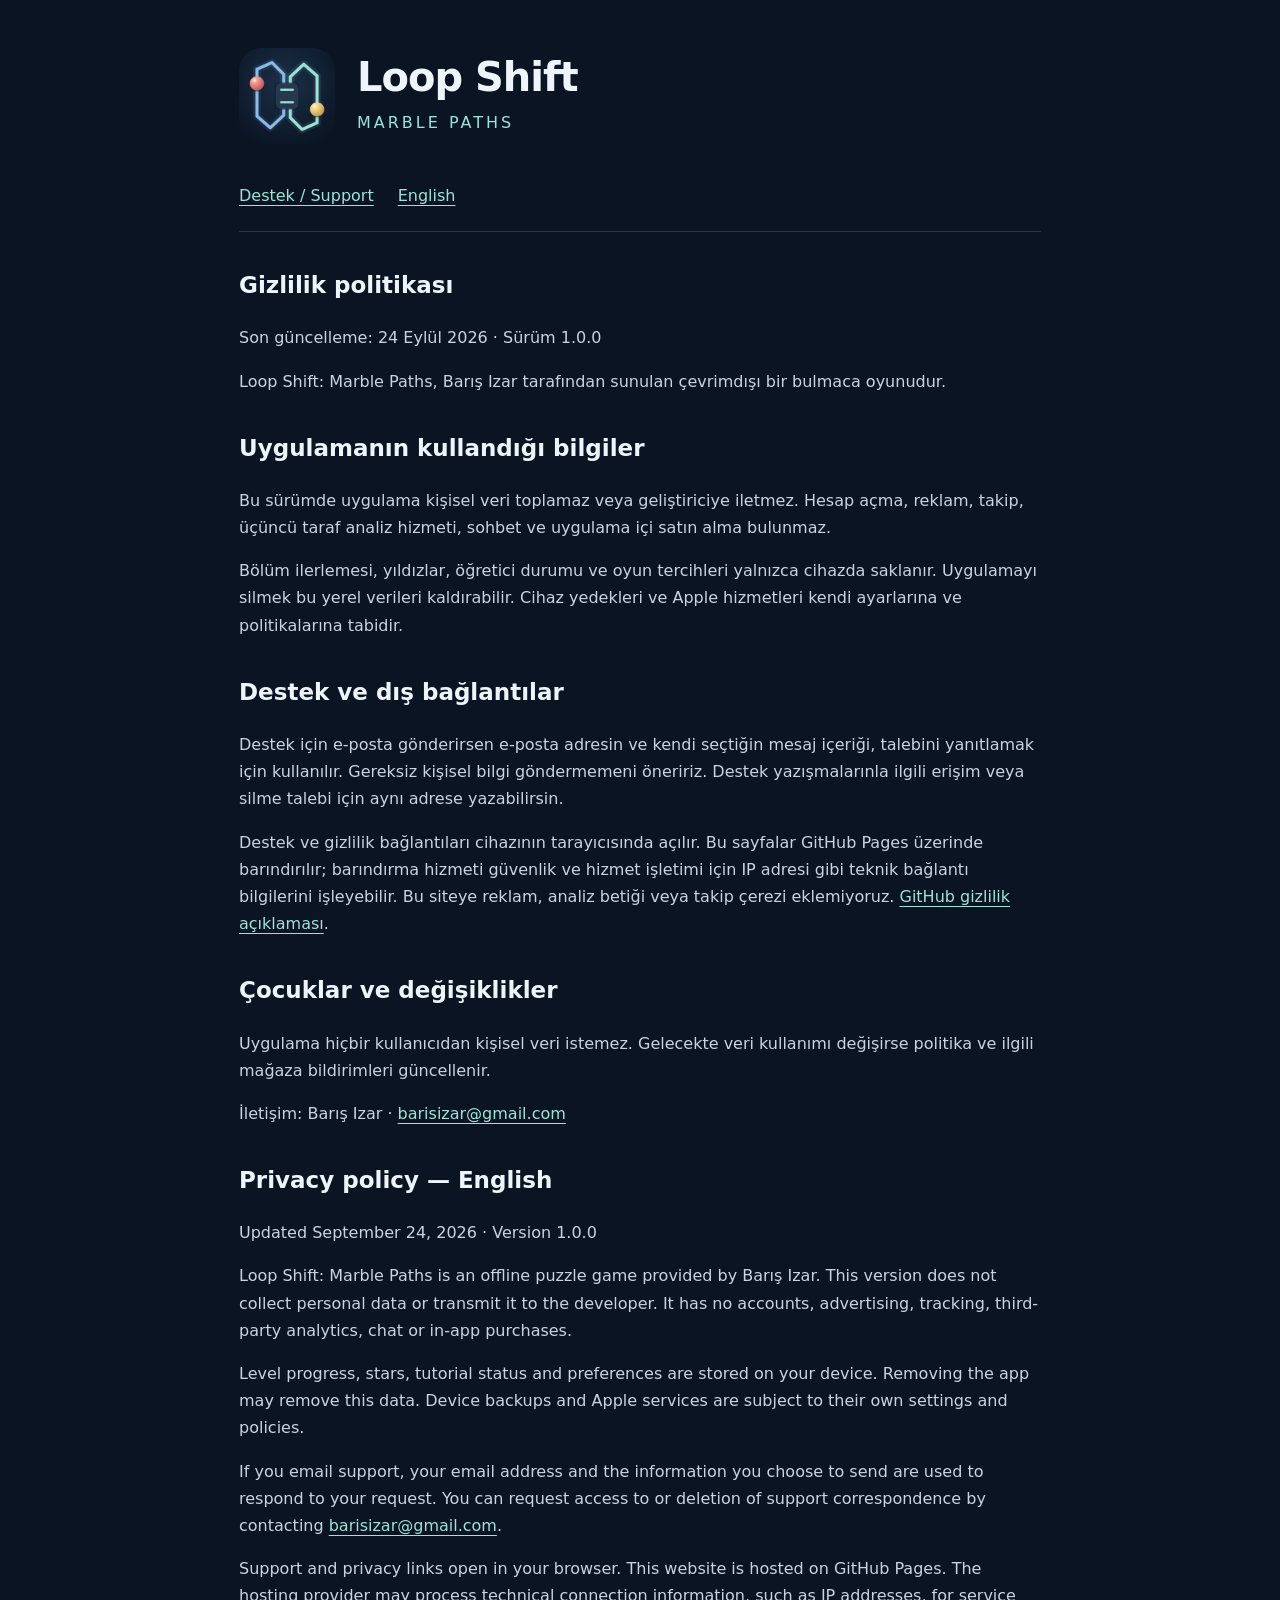
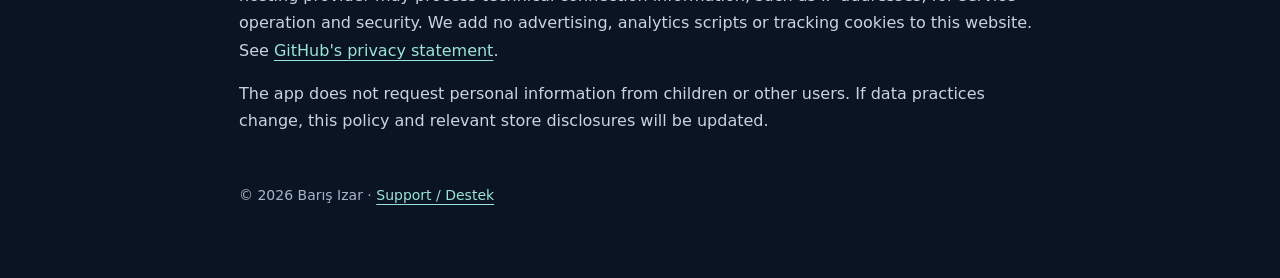
==== privacy.html @ 3ba00036 "Publish Loop Shift support and privacy pages" ====
<!doctype html><html lang="tr"><head><meta charset="utf-8"><meta name="viewport" content="width=device-width, initial-scale=1"><title>Loop Shift: Marble Paths — Gizlilik</title><link rel="stylesheet" href="style.css"></head><body>
<header><img src="icon.png" alt="Loop Shift ikonu"><div><h1>Loop Shift</h1><p>MARBLE PATHS</p></div></header><nav><a href="index.html">Destek / Support</a><a href="#english">English</a></nav>
<h2>Gizlilik politikası</h2><p>Son güncelleme: 24 Eylül 2026 · Sürüm 1.0.0</p><p>Loop Shift: Marble Paths, Barış Izar tarafından sunulan çevrimdışı bir bulmaca oyunudur.</p>
<h2>Uygulamanın kullandığı bilgiler</h2><p>Bu sürümde uygulama kişisel veri toplamaz veya geliştiriciye iletmez. Hesap açma, reklam, takip, üçüncü taraf analiz hizmeti, sohbet ve uygulama içi satın alma bulunmaz.</p><p>Bölüm ilerlemesi, yıldızlar, öğretici durumu ve oyun tercihleri yalnızca cihazda saklanır. Uygulamayı silmek bu yerel verileri kaldırabilir. Cihaz yedekleri ve Apple hizmetleri kendi ayarlarına ve politikalarına tabidir.</p>
<h2>Destek ve dış bağlantılar</h2><p>Destek için e-posta gönderirsen e-posta adresin ve kendi seçtiğin mesaj içeriği, talebini yanıtlamak için kullanılır. Gereksiz kişisel bilgi göndermemeni öneririz. Destek yazışmalarınla ilgili erişim veya silme talebi için aynı adrese yazabilirsin.</p><p>Destek ve gizlilik bağlantıları cihazının tarayıcısında açılır. Bu sayfalar GitHub Pages üzerinde barındırılır; barındırma hizmeti güvenlik ve hizmet işletimi için IP adresi gibi teknik bağlantı bilgilerini işleyebilir. Bu siteye reklam, analiz betiği veya takip çerezi eklemiyoruz. <a href="https://docs.github.com/en/site-policy/privacy-policies/github-general-privacy-statement">GitHub gizlilik açıklaması</a>.</p>
<h2>Çocuklar ve değişiklikler</h2><p>Uygulama hiçbir kullanıcıdan kişisel veri istemez. Gelecekte veri kullanımı değişirse politika ve ilgili mağaza bildirimleri güncellenir.</p><p>İletişim: Barış Izar · <a href="mailto:barisizar@gmail.com">barisizar@gmail.com</a></p>
<section lang="en" id="english"><h2>Privacy policy — English</h2><p>Updated September 24, 2026 · Version 1.0.0</p><p>Loop Shift: Marble Paths is an offline puzzle game provided by Barış Izar. This version does not collect personal data or transmit it to the developer. It has no accounts, advertising, tracking, third-party analytics, chat or in-app purchases.</p><p>Level progress, stars, tutorial status and preferences are stored on your device. Removing the app may remove this data. Device backups and Apple services are subject to their own settings and policies.</p><p>If you email support, your email address and the information you choose to send are used to respond to your request. You can request access to or deletion of support correspondence by contacting <a href="mailto:barisizar@gmail.com">barisizar@gmail.com</a>.</p><p>Support and privacy links open in your browser. This website is hosted on GitHub Pages. The hosting provider may process technical connection information, such as IP addresses, for service operation and security. We add no advertising, analytics scripts or tracking cookies to this website. See <a href="https://docs.github.com/en/site-policy/privacy-policies/github-general-privacy-statement">GitHub's privacy statement</a>.</p><p>The app does not request personal information from children or other users. If data practices change, this policy and relevant store disclosures will be updated.</p></section>
<footer>© 2026 Barış Izar · <a href="index.html">Support / Destek</a></footer></body></html>
---- style.css ----
:root{color-scheme:dark;font-family:system-ui,-apple-system,sans-serif;color:#edf5fb;background:#0b1423}*{box-sizing:border-box}body{max-width:850px;margin:auto;padding:48px 24px 70px;line-height:1.7}header{display:flex;gap:22px;align-items:center;margin-bottom:38px}header img{width:96px;height:96px;border-radius:22px}h1{font-size:clamp(26px,5vw,40px);line-height:1.1;letter-spacing:-1px;margin:0 0 10px}header p{color:#9be4d8;margin:0;letter-spacing:3px}h2{font-size:23px;margin-top:34px}a{color:#9be4d8;text-underline-offset:4px}nav{display:flex;gap:24px;flex-wrap:wrap;border-bottom:1px solid #263447;padding-bottom:22px}.card{border:1px solid #263447;border-radius:20px;background:#111f31;padding:24px;margin:22px 0}footer{margin-top:50px;color:#a6b6c9;font-size:14px}p,li{color:#c8d4e2}button{font:inherit}@media(max-width:450px){body{padding:28px 20px}header{gap:15px}header img{width:70px;height:70px}header p{letter-spacing:2px;font-size:13px}}
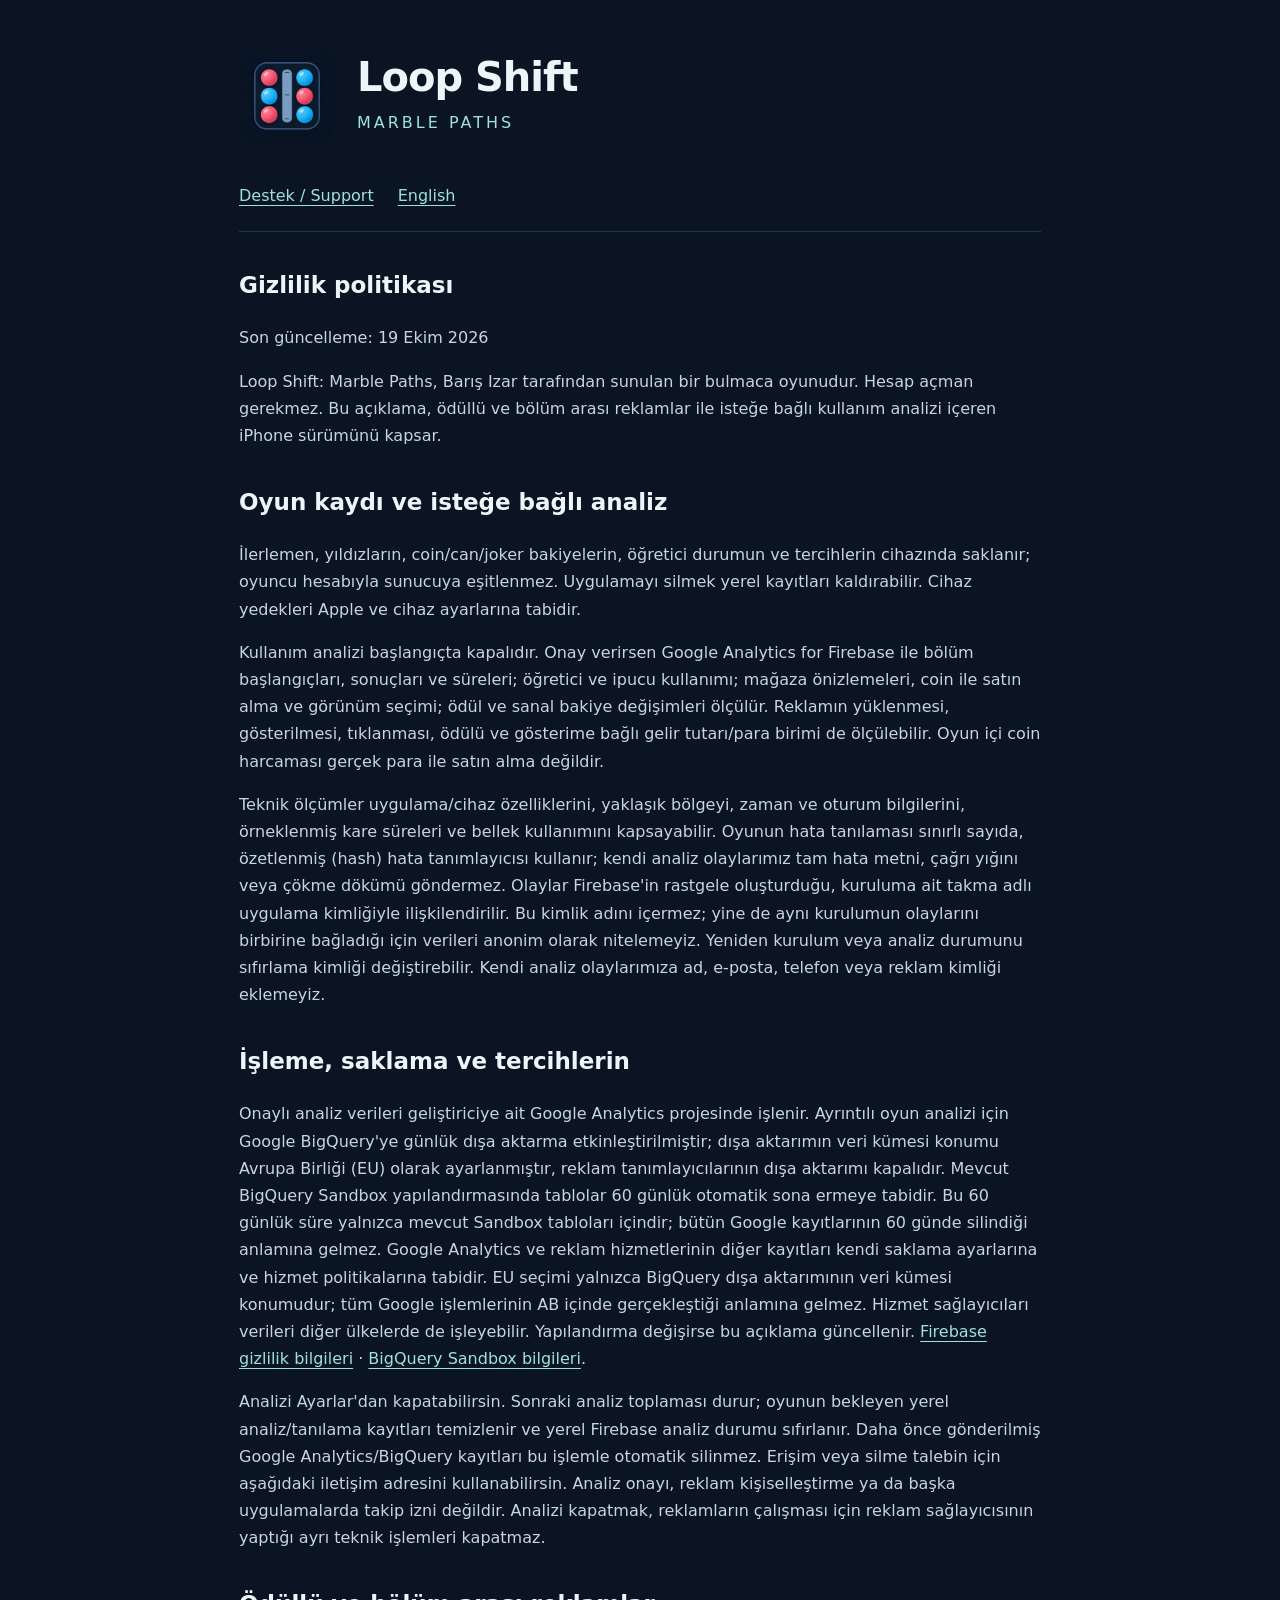
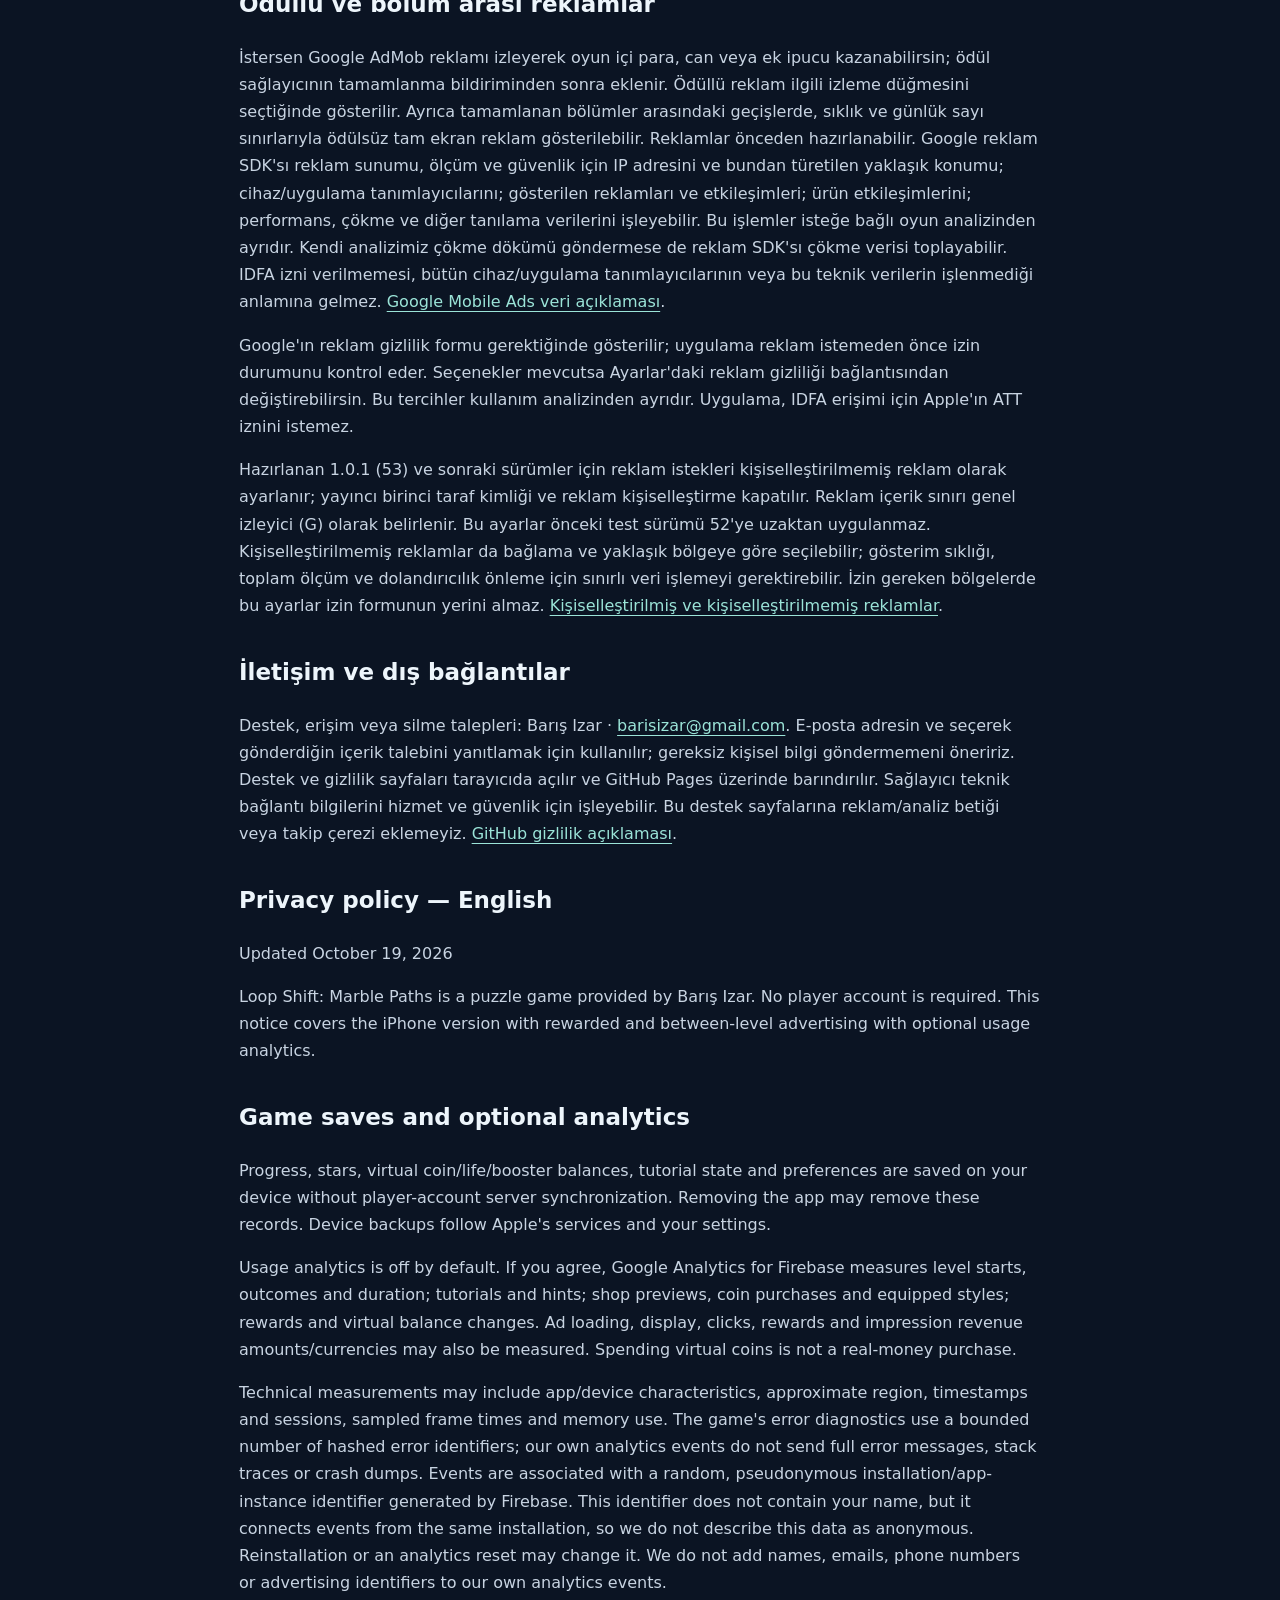
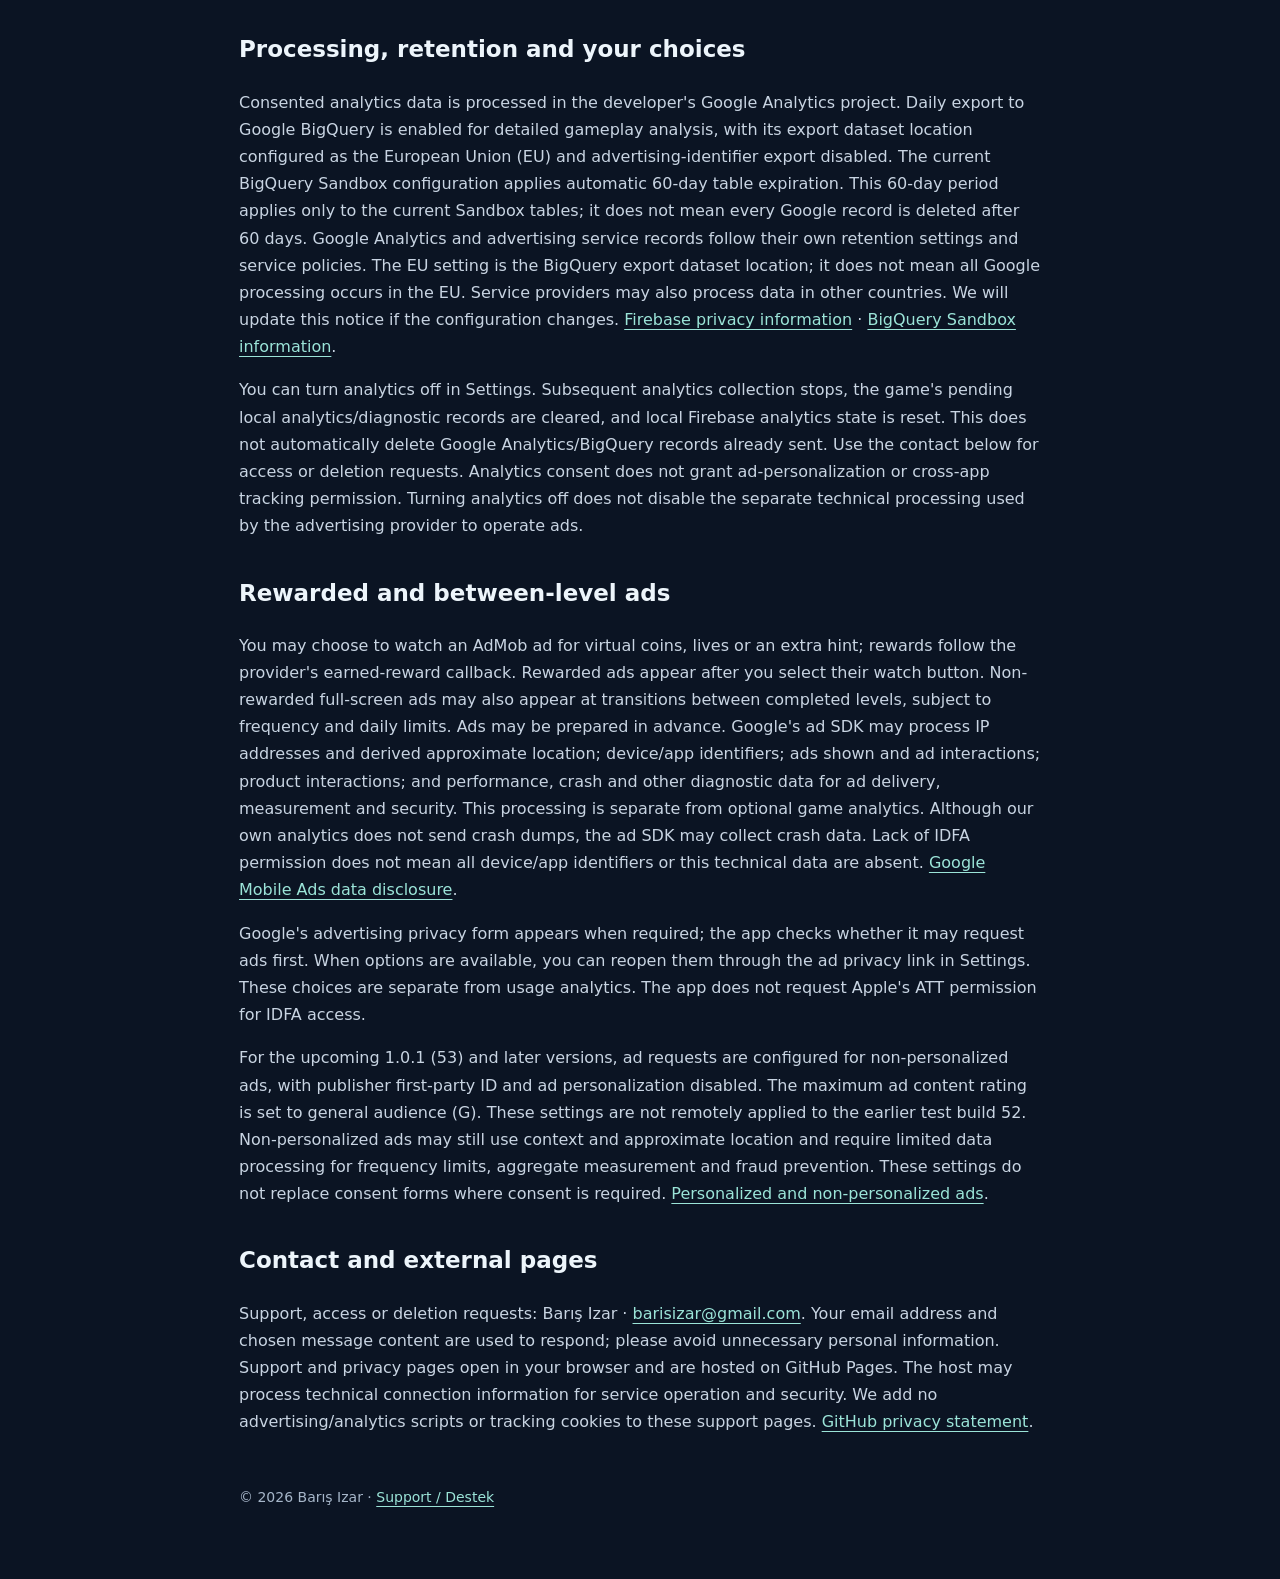
==== commit 5990a02b: "Update Loop Shift privacy disclosures for ads and optional analytics" ====
--- a/privacy.html
+++ b/privacy.html
@@ -1,8 +1,41 @@
-<!doctype html><html lang="tr"><head><meta charset="utf-8"><meta name="viewport" content="width=device-width, initial-scale=1"><title>Loop Shift: Marble Paths — Gizlilik</title><link rel="stylesheet" href="style.css"></head><body>
+<!doctype html>
+<html lang="tr"><head><meta charset="utf-8"><meta name="viewport" content="width=device-width, initial-scale=1"><title>Loop Shift: Marble Paths — Gizlilik</title><link rel="stylesheet" href="style.css"></head><body>
 <header><img src="icon.png" alt="Loop Shift ikonu"><div><h1>Loop Shift</h1><p>MARBLE PATHS</p></div></header><nav><a href="index.html">Destek / Support</a><a href="#english">English</a></nav>
-<h2>Gizlilik politikası</h2><p>Son güncelleme: 24 Eylül 2026 · Sürüm 1.0.0</p><p>Loop Shift: Marble Paths, Barış Izar tarafından sunulan çevrimdışı bir bulmaca oyunudur.</p>
-<h2>Uygulamanın kullandığı bilgiler</h2><p>Bu sürümde uygulama kişisel veri toplamaz veya geliştiriciye iletmez. Hesap açma, reklam, takip, üçüncü taraf analiz hizmeti, sohbet ve uygulama içi satın alma bulunmaz.</p><p>Bölüm ilerlemesi, yıldızlar, öğretici durumu ve oyun tercihleri yalnızca cihazda saklanır. Uygulamayı silmek bu yerel verileri kaldırabilir. Cihaz yedekleri ve Apple hizmetleri kendi ayarlarına ve politikalarına tabidir.</p>
-<h2>Destek ve dış bağlantılar</h2><p>Destek için e-posta gönderirsen e-posta adresin ve kendi seçtiğin mesaj içeriği, talebini yanıtlamak için kullanılır. Gereksiz kişisel bilgi göndermemeni öneririz. Destek yazışmalarınla ilgili erişim veya silme talebi için aynı adrese yazabilirsin.</p><p>Destek ve gizlilik bağlantıları cihazının tarayıcısında açılır. Bu sayfalar GitHub Pages üzerinde barındırılır; barındırma hizmeti güvenlik ve hizmet işletimi için IP adresi gibi teknik bağlantı bilgilerini işleyebilir. Bu siteye reklam, analiz betiği veya takip çerezi eklemiyoruz. <a href="https://docs.github.com/en/site-policy/privacy-policies/github-general-privacy-statement">GitHub gizlilik açıklaması</a>.</p>
-<h2>Çocuklar ve değişiklikler</h2><p>Uygulama hiçbir kullanıcıdan kişisel veri istemez. Gelecekte veri kullanımı değişirse politika ve ilgili mağaza bildirimleri güncellenir.</p><p>İletişim: Barış Izar · <a href="mailto:barisizar@gmail.com">barisizar@gmail.com</a></p>
-<section lang="en" id="english"><h2>Privacy policy — English</h2><p>Updated September 24, 2026 · Version 1.0.0</p><p>Loop Shift: Marble Paths is an offline puzzle game provided by Barış Izar. This version does not collect personal data or transmit it to the developer. It has no accounts, advertising, tracking, third-party analytics, chat or in-app purchases.</p><p>Level progress, stars, tutorial status and preferences are stored on your device. Removing the app may remove this data. Device backups and Apple services are subject to their own settings and policies.</p><p>If you email support, your email address and the information you choose to send are used to respond to your request. You can request access to or deletion of support correspondence by contacting <a href="mailto:barisizar@gmail.com">barisizar@gmail.com</a>.</p><p>Support and privacy links open in your browser. This website is hosted on GitHub Pages. The hosting provider may process technical connection information, such as IP addresses, for service operation and security. We add no advertising, analytics scripts or tracking cookies to this website. See <a href="https://docs.github.com/en/site-policy/privacy-policies/github-general-privacy-statement">GitHub's privacy statement</a>.</p><p>The app does not request personal information from children or other users. If data practices change, this policy and relevant store disclosures will be updated.</p></section>
-<footer>© 2026 Barış Izar · <a href="index.html">Support / Destek</a></footer></body></html>
+<main id="privacy-policy">
+<section lang="tr" id="turkce">
+<h2>Gizlilik politikası</h2><p>Son güncelleme: 19 Ekim 2026</p>
+<p>Loop Shift: Marble Paths, Barış Izar tarafından sunulan bir bulmaca oyunudur. Hesap açman gerekmez. Bu açıklama, ödüllü ve bölüm arası reklamlar ile isteğe bağlı kullanım analizi içeren iPhone sürümünü kapsar.</p>
+<h2>Oyun kaydı ve isteğe bağlı analiz</h2>
+<p>İlerlemen, yıldızların, coin/can/joker bakiyelerin, öğretici durumun ve tercihlerin cihazında saklanır; oyuncu hesabıyla sunucuya eşitlenmez. Uygulamayı silmek yerel kayıtları kaldırabilir. Cihaz yedekleri Apple ve cihaz ayarlarına tabidir.</p>
+<p>Kullanım analizi başlangıçta kapalıdır. Onay verirsen Google Analytics for Firebase ile bölüm başlangıçları, sonuçları ve süreleri; öğretici ve ipucu kullanımı; mağaza önizlemeleri, coin ile satın alma ve görünüm seçimi; ödül ve sanal bakiye değişimleri ölçülür. Reklamın yüklenmesi, gösterilmesi, tıklanması, ödülü ve gösterime bağlı gelir tutarı/para birimi de ölçülebilir. Oyun içi coin harcaması gerçek para ile satın alma değildir.</p>
+<p>Teknik ölçümler uygulama/cihaz özelliklerini, yaklaşık bölgeyi, zaman ve oturum bilgilerini, örneklenmiş kare süreleri ve bellek kullanımını kapsayabilir. Oyunun hata tanılaması sınırlı sayıda, özetlenmiş (hash) hata tanımlayıcısı kullanır; kendi analiz olaylarımız tam hata metni, çağrı yığını veya çökme dökümü göndermez. Olaylar Firebase'in rastgele oluşturduğu, kuruluma ait takma adlı uygulama kimliğiyle ilişkilendirilir. Bu kimlik adını içermez; yine de aynı kurulumun olaylarını birbirine bağladığı için verileri anonim olarak nitelemeyiz. Yeniden kurulum veya analiz durumunu sıfırlama kimliği değiştirebilir. Kendi analiz olaylarımıza ad, e-posta, telefon veya reklam kimliği eklemeyiz.</p>
+<h2>İşleme, saklama ve tercihlerin</h2>
+<p>Onaylı analiz verileri geliştiriciye ait Google Analytics projesinde işlenir. Ayrıntılı oyun analizi için Google BigQuery'ye günlük dışa aktarma etkinleştirilmiştir; dışa aktarımın veri kümesi konumu Avrupa Birliği (EU) olarak ayarlanmıştır, reklam tanımlayıcılarının dışa aktarımı kapalıdır. Mevcut BigQuery Sandbox yapılandırmasında tablolar 60 günlük otomatik sona ermeye tabidir. Bu 60 günlük süre yalnızca mevcut Sandbox tabloları içindir; bütün Google kayıtlarının 60 günde silindiği anlamına gelmez. Google Analytics ve reklam hizmetlerinin diğer kayıtları kendi saklama ayarlarına ve hizmet politikalarına tabidir. EU seçimi yalnızca BigQuery dışa aktarımının veri kümesi konumudur; tüm Google işlemlerinin AB içinde gerçekleştiği anlamına gelmez. Hizmet sağlayıcıları verileri diğer ülkelerde de işleyebilir. Yapılandırma değişirse bu açıklama güncellenir. <a href="https://firebase.google.com/support/privacy">Firebase gizlilik bilgileri</a> · <a href="https://docs.cloud.google.com/bigquery/docs/sandbox">BigQuery Sandbox bilgileri</a>.</p>
+<p>Analizi Ayarlar'dan kapatabilirsin. Sonraki analiz toplaması durur; oyunun bekleyen yerel analiz/tanılama kayıtları temizlenir ve yerel Firebase analiz durumu sıfırlanır. Daha önce gönderilmiş Google Analytics/BigQuery kayıtları bu işlemle otomatik silinmez. Erişim veya silme talebin için aşağıdaki iletişim adresini kullanabilirsin. Analiz onayı, reklam kişiselleştirme ya da başka uygulamalarda takip izni değildir. Analizi kapatmak, reklamların çalışması için reklam sağlayıcısının yaptığı ayrı teknik işlemleri kapatmaz.</p>
+<h2>Ödüllü ve bölüm arası reklamlar</h2>
+<p>İstersen Google AdMob reklamı izleyerek oyun içi para, can veya ek ipucu kazanabilirsin; ödül sağlayıcının tamamlanma bildiriminden sonra eklenir. Ödüllü reklam ilgili izleme düğmesini seçtiğinde gösterilir. Ayrıca tamamlanan bölümler arasındaki geçişlerde, sıklık ve günlük sayı sınırlarıyla ödülsüz tam ekran reklam gösterilebilir. Reklamlar önceden hazırlanabilir. Google reklam SDK'sı reklam sunumu, ölçüm ve güvenlik için IP adresini ve bundan türetilen yaklaşık konumu; cihaz/uygulama tanımlayıcılarını; gösterilen reklamları ve etkileşimleri; ürün etkileşimlerini; performans, çökme ve diğer tanılama verilerini işleyebilir. Bu işlemler isteğe bağlı oyun analizinden ayrıdır. Kendi analizimiz çökme dökümü göndermese de reklam SDK'sı çökme verisi toplayabilir. IDFA izni verilmemesi, bütün cihaz/uygulama tanımlayıcılarının veya bu teknik verilerin işlenmediği anlamına gelmez. <a href="https://developers.google.com/admob/ios/privacy/data-disclosure">Google Mobile Ads veri açıklaması</a>.</p>
+<p>Google'ın reklam gizlilik formu gerektiğinde gösterilir; uygulama reklam istemeden önce izin durumunu kontrol eder. Seçenekler mevcutsa Ayarlar'daki reklam gizliliği bağlantısından değiştirebilirsin. Bu tercihler kullanım analizinden ayrıdır. Uygulama, IDFA erişimi için Apple'ın ATT iznini istemez.</p>
+<p>Hazırlanan 1.0.1 (53) ve sonraki sürümler için reklam istekleri kişiselleştirilmemiş reklam olarak ayarlanır; yayıncı birinci taraf kimliği ve reklam kişiselleştirme kapatılır. Reklam içerik sınırı genel izleyici (G) olarak belirlenir. Bu ayarlar önceki test sürümü 52'ye uzaktan uygulanmaz. Kişiselleştirilmemiş reklamlar da bağlama ve yaklaşık bölgeye göre seçilebilir; gösterim sıklığı, toplam ölçüm ve dolandırıcılık önleme için sınırlı veri işlemeyi gerektirebilir. İzin gereken bölgelerde bu ayarlar izin formunun yerini almaz. <a href="https://support.google.com/admob/answer/7676680?hl=tr">Kişiselleştirilmiş ve kişiselleştirilmemiş reklamlar</a>.</p>
+<h2>İletişim ve dış bağlantılar</h2>
+<p>Destek, erişim veya silme talepleri: Barış Izar · <a href="mailto:barisizar@gmail.com">barisizar@gmail.com</a>. E-posta adresin ve seçerek gönderdiğin içerik talebini yanıtlamak için kullanılır; gereksiz kişisel bilgi göndermemeni öneririz. Destek ve gizlilik sayfaları tarayıcıda açılır ve GitHub Pages üzerinde barındırılır. Sağlayıcı teknik bağlantı bilgilerini hizmet ve güvenlik için işleyebilir. Bu destek sayfalarına reklam/analiz betiği veya takip çerezi eklemeyiz. <a href="https://docs.github.com/en/site-policy/privacy-policies/github-general-privacy-statement">GitHub gizlilik açıklaması</a>.</p>
+</section>
+<section lang="en" id="english">
+<h2>Privacy policy — English</h2><p>Updated October 19, 2026</p>
+<p>Loop Shift: Marble Paths is a puzzle game provided by Barış Izar. No player account is required. This notice covers the iPhone version with rewarded and between-level advertising with optional usage analytics.</p>
+<h2>Game saves and optional analytics</h2>
+<p>Progress, stars, virtual coin/life/booster balances, tutorial state and preferences are saved on your device without player-account server synchronization. Removing the app may remove these records. Device backups follow Apple's services and your settings.</p>
+<p>Usage analytics is off by default. If you agree, Google Analytics for Firebase measures level starts, outcomes and duration; tutorials and hints; shop previews, coin purchases and equipped styles; rewards and virtual balance changes. Ad loading, display, clicks, rewards and impression revenue amounts/currencies may also be measured. Spending virtual coins is not a real-money purchase.</p>
+<p>Technical measurements may include app/device characteristics, approximate region, timestamps and sessions, sampled frame times and memory use. The game's error diagnostics use a bounded number of hashed error identifiers; our own analytics events do not send full error messages, stack traces or crash dumps. Events are associated with a random, pseudonymous installation/app-instance identifier generated by Firebase. This identifier does not contain your name, but it connects events from the same installation, so we do not describe this data as anonymous. Reinstallation or an analytics reset may change it. We do not add names, emails, phone numbers or advertising identifiers to our own analytics events.</p>
+<h2>Processing, retention and your choices</h2>
+<p>Consented analytics data is processed in the developer's Google Analytics project. Daily export to Google BigQuery is enabled for detailed gameplay analysis, with its export dataset location configured as the European Union (EU) and advertising-identifier export disabled. The current BigQuery Sandbox configuration applies automatic 60-day table expiration. This 60-day period applies only to the current Sandbox tables; it does not mean every Google record is deleted after 60 days. Google Analytics and advertising service records follow their own retention settings and service policies. The EU setting is the BigQuery export dataset location; it does not mean all Google processing occurs in the EU. Service providers may also process data in other countries. We will update this notice if the configuration changes. <a href="https://firebase.google.com/support/privacy">Firebase privacy information</a> · <a href="https://docs.cloud.google.com/bigquery/docs/sandbox">BigQuery Sandbox information</a>.</p>
+<p>You can turn analytics off in Settings. Subsequent analytics collection stops, the game's pending local analytics/diagnostic records are cleared, and local Firebase analytics state is reset. This does not automatically delete Google Analytics/BigQuery records already sent. Use the contact below for access or deletion requests. Analytics consent does not grant ad-personalization or cross-app tracking permission. Turning analytics off does not disable the separate technical processing used by the advertising provider to operate ads.</p>
+<h2>Rewarded and between-level ads</h2>
+<p>You may choose to watch an AdMob ad for virtual coins, lives or an extra hint; rewards follow the provider's earned-reward callback. Rewarded ads appear after you select their watch button. Non-rewarded full-screen ads may also appear at transitions between completed levels, subject to frequency and daily limits. Ads may be prepared in advance. Google's ad SDK may process IP addresses and derived approximate location; device/app identifiers; ads shown and ad interactions; product interactions; and performance, crash and other diagnostic data for ad delivery, measurement and security. This processing is separate from optional game analytics. Although our own analytics does not send crash dumps, the ad SDK may collect crash data. Lack of IDFA permission does not mean all device/app identifiers or this technical data are absent. <a href="https://developers.google.com/admob/ios/privacy/data-disclosure">Google Mobile Ads data disclosure</a>.</p>
+<p>Google's advertising privacy form appears when required; the app checks whether it may request ads first. When options are available, you can reopen them through the ad privacy link in Settings. These choices are separate from usage analytics. The app does not request Apple's ATT permission for IDFA access.</p>
+<p>For the upcoming 1.0.1 (53) and later versions, ad requests are configured for non-personalized ads, with publisher first-party ID and ad personalization disabled. The maximum ad content rating is set to general audience (G). These settings are not remotely applied to the earlier test build 52. Non-personalized ads may still use context and approximate location and require limited data processing for frequency limits, aggregate measurement and fraud prevention. These settings do not replace consent forms where consent is required. <a href="https://support.google.com/admob/answer/7676680?hl=en">Personalized and non-personalized ads</a>.</p>
+<h2>Contact and external pages</h2>
+<p>Support, access or deletion requests: Barış Izar · <a href="mailto:barisizar@gmail.com">barisizar@gmail.com</a>. Your email address and chosen message content are used to respond; please avoid unnecessary personal information. Support and privacy pages open in your browser and are hosted on GitHub Pages. The host may process technical connection information for service operation and security. We add no advertising/analytics scripts or tracking cookies to these support pages. <a href="https://docs.github.com/en/site-policy/privacy-policies/github-general-privacy-statement">GitHub privacy statement</a>.</p>
+</section>
+</main>
+<footer>© 2026 Barış Izar · <a href="index.html">Support / Destek</a></footer>
+</body></html>
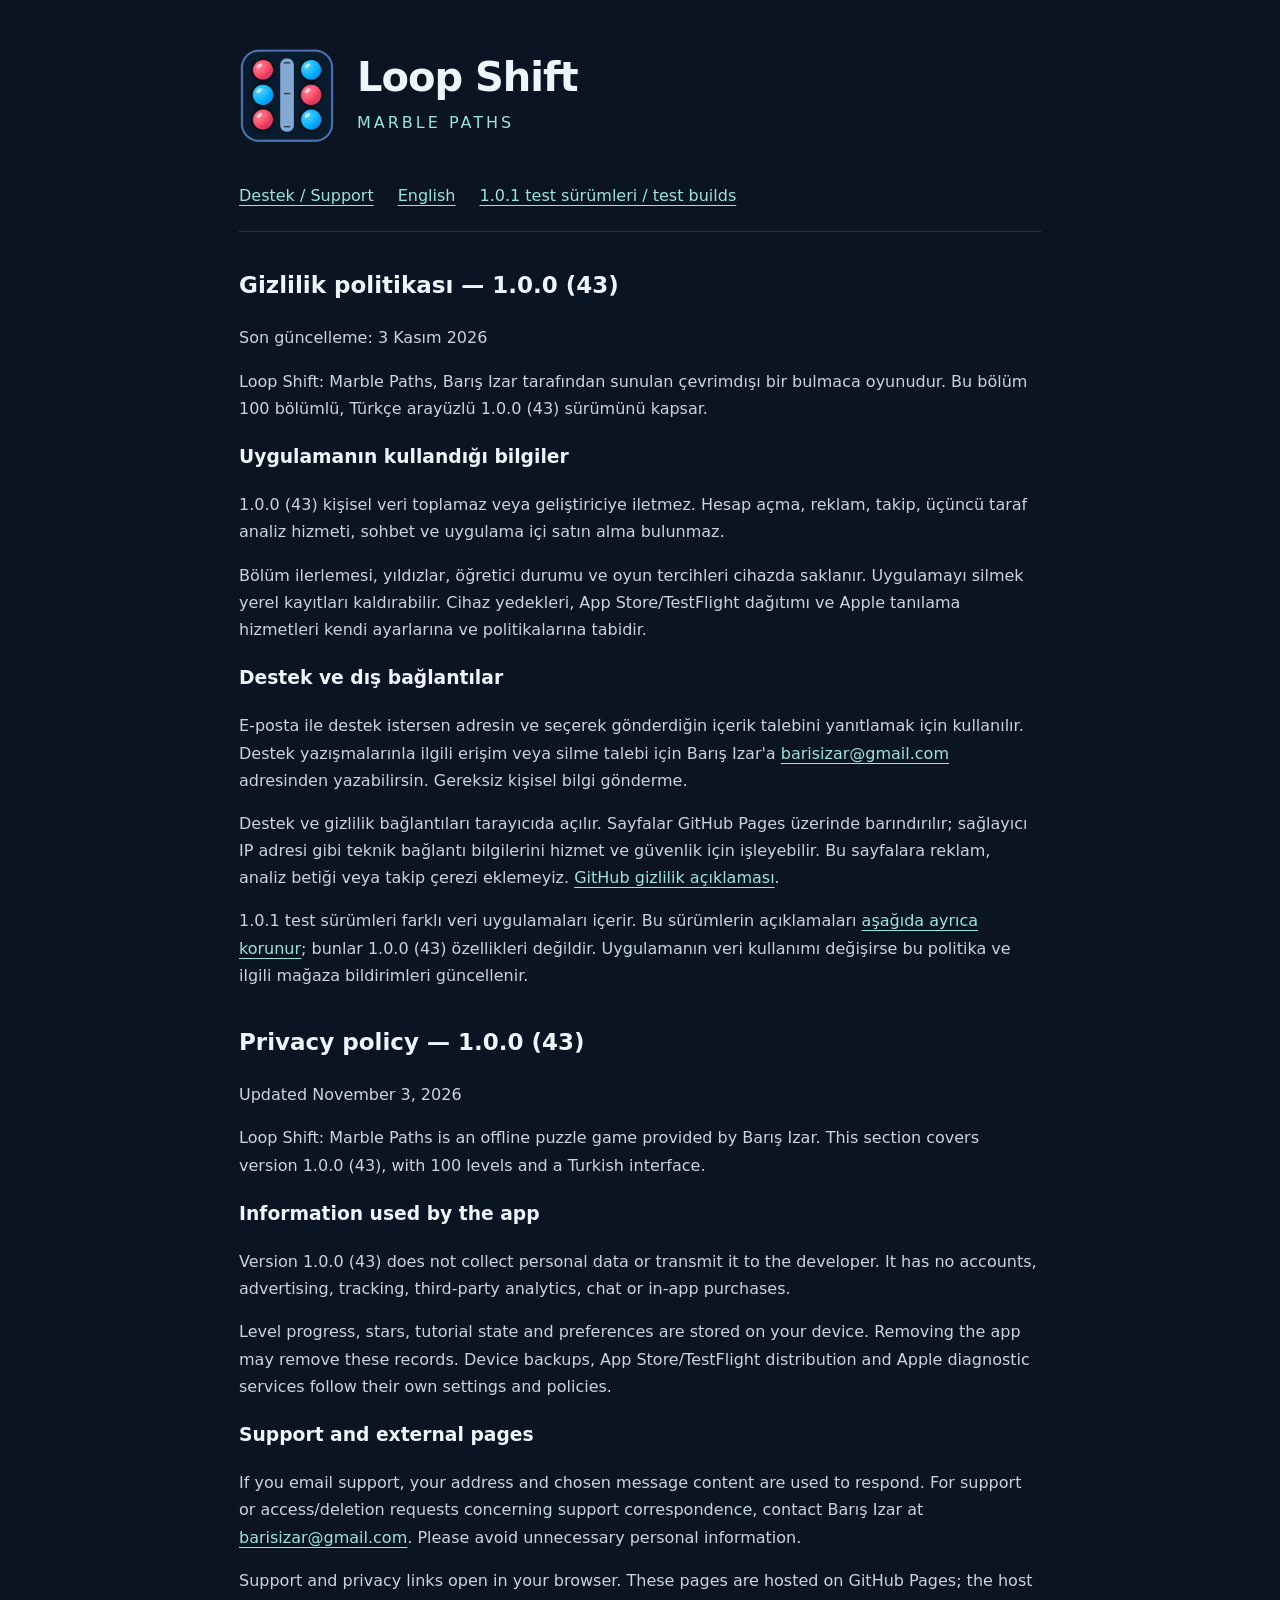
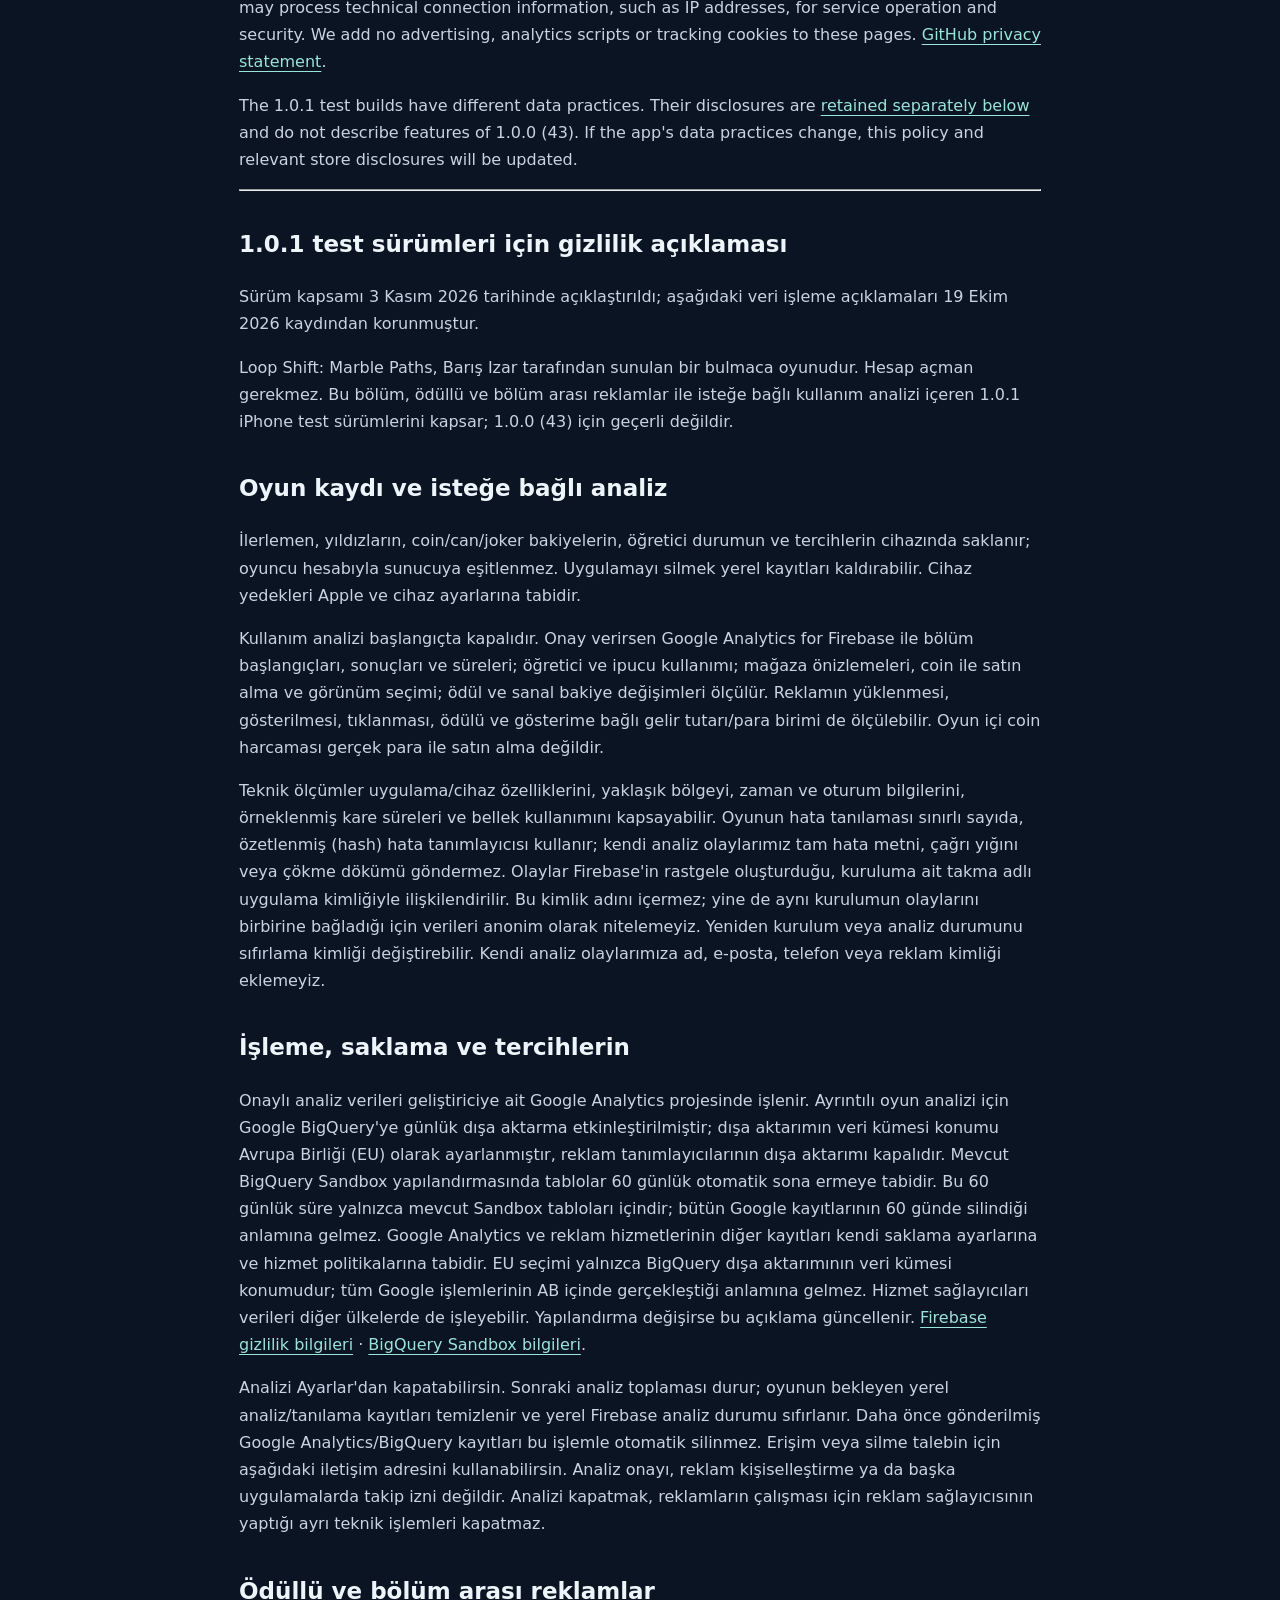
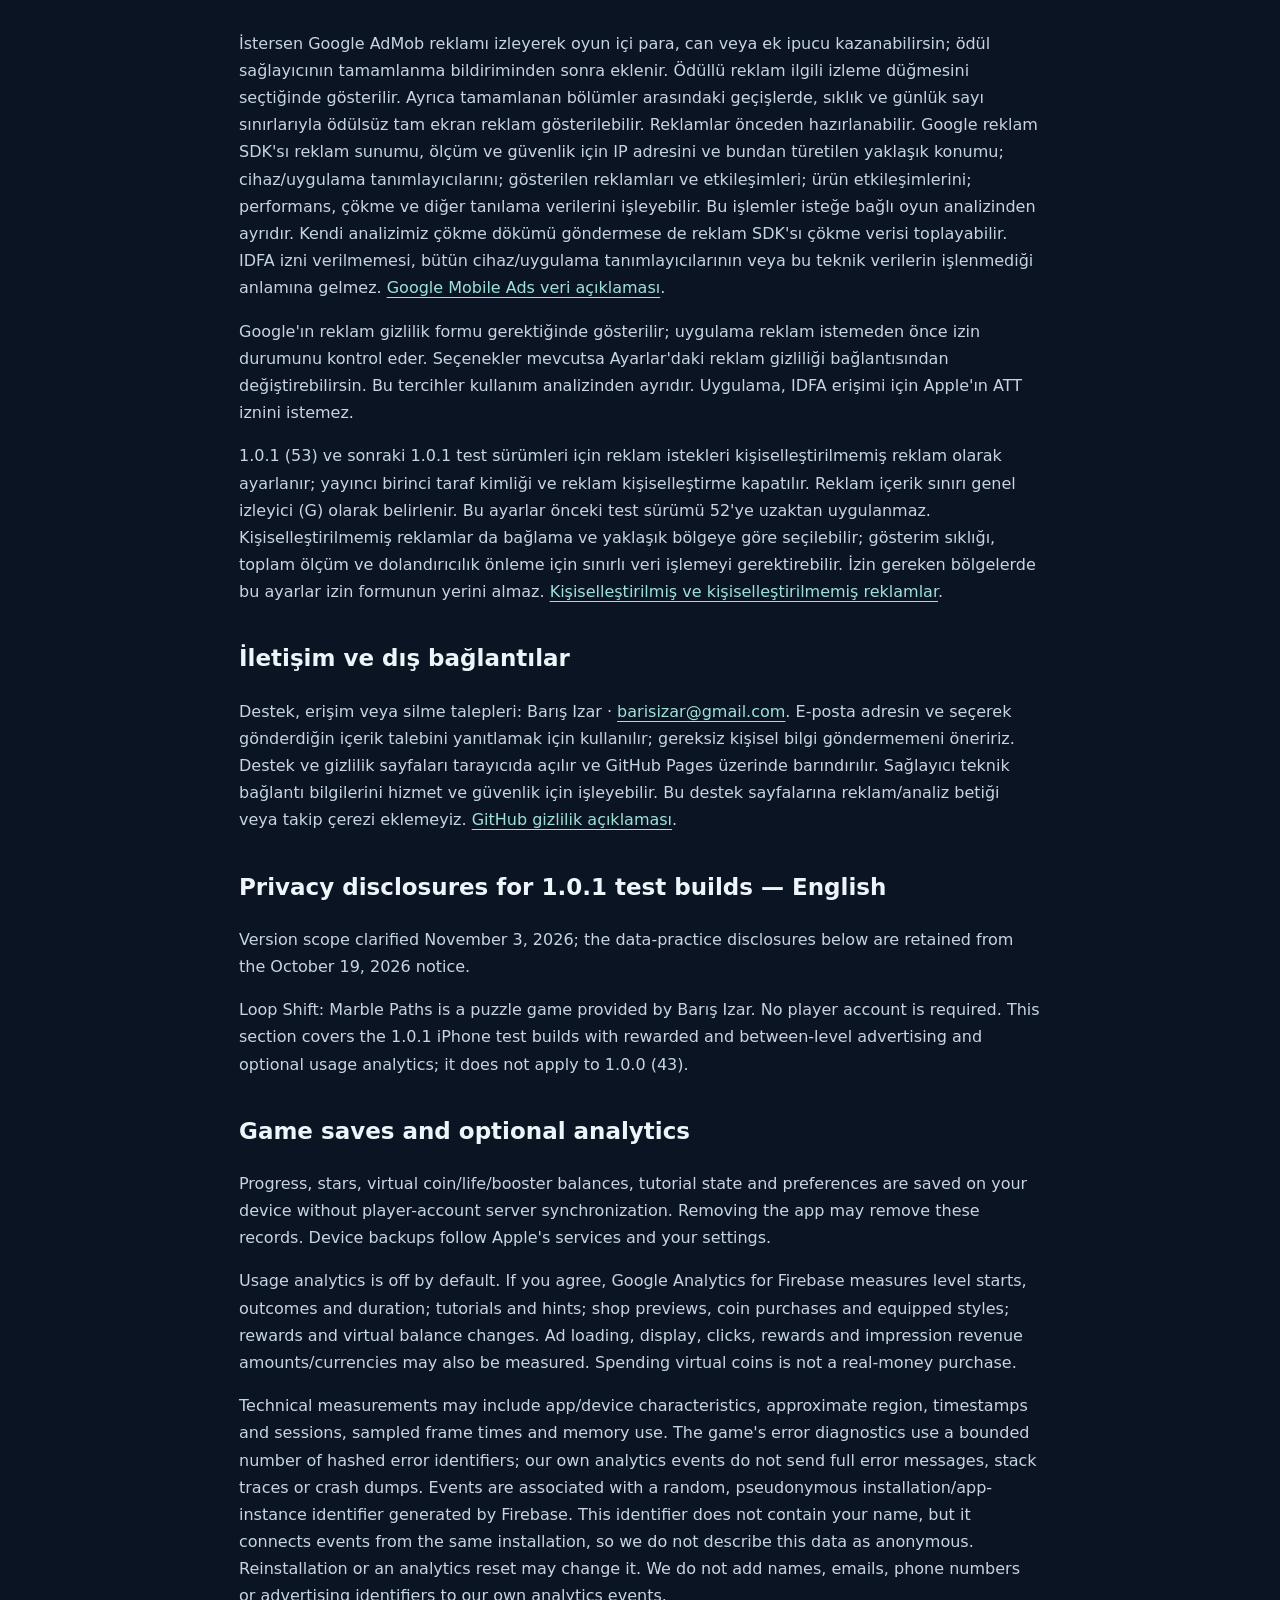
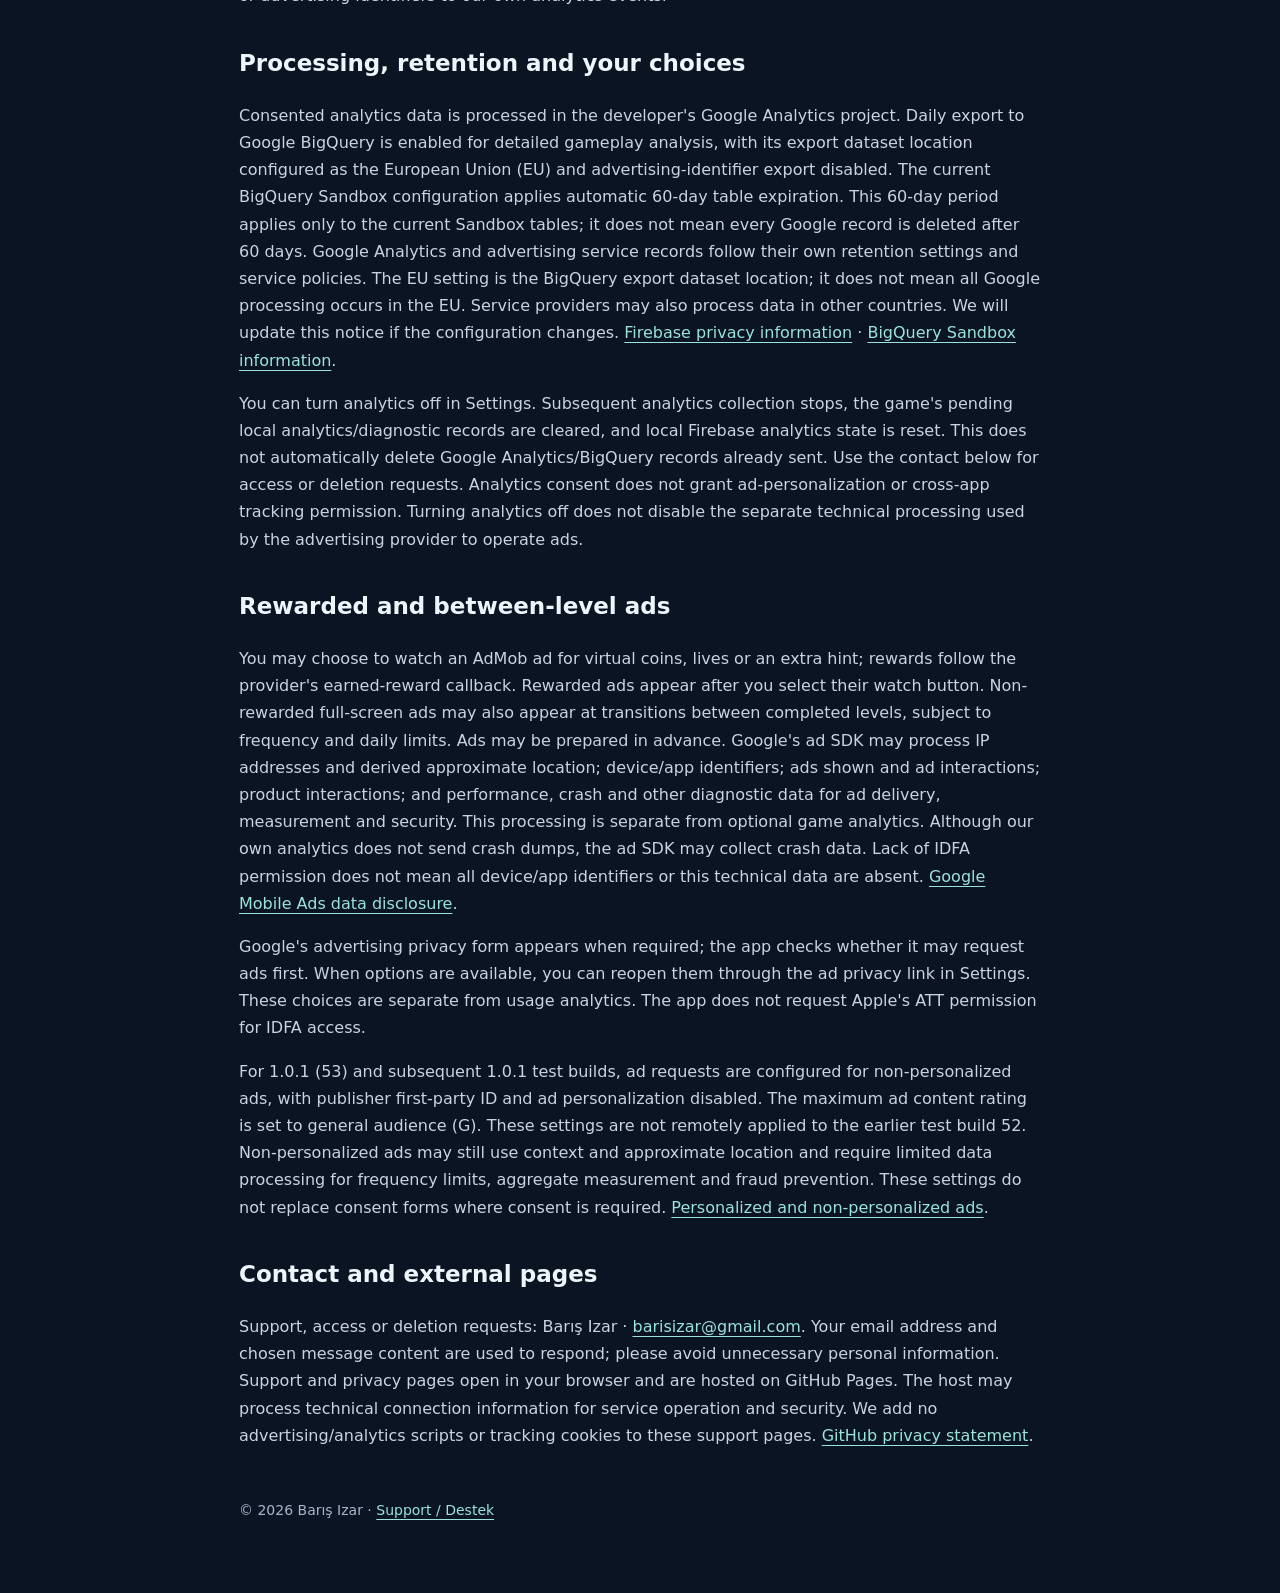
==== commit 25c2efe9: "Clarify build 43 support and version-specific privacy" ====
--- a/privacy.html
+++ b/privacy.html
@@ -1,10 +1,30 @@
 <!doctype html>
 <html lang="tr"><head><meta charset="utf-8"><meta name="viewport" content="width=device-width, initial-scale=1"><title>Loop Shift: Marble Paths — Gizlilik</title><link rel="stylesheet" href="style.css"></head><body>
-<header><img src="icon.png" alt="Loop Shift ikonu"><div><h1>Loop Shift</h1><p>MARBLE PATHS</p></div></header><nav><a href="index.html">Destek / Support</a><a href="#english">English</a></nav>
+<header><img src="icon.png" alt="Loop Shift ikonu"><div><h1>Loop Shift</h1><p>MARBLE PATHS</p></div></header><nav><a href="index.html">Destek / Support</a><a href="#english">English</a><a href="#turkce-101">1.0.1 test sürümleri / test builds</a></nav>
 <main id="privacy-policy">
 <section lang="tr" id="turkce">
-<h2>Gizlilik politikası</h2><p>Son güncelleme: 19 Ekim 2026</p>
-<p>Loop Shift: Marble Paths, Barış Izar tarafından sunulan bir bulmaca oyunudur. Hesap açman gerekmez. Bu açıklama, ödüllü ve bölüm arası reklamlar ile isteğe bağlı kullanım analizi içeren iPhone sürümünü kapsar.</p>
+<h2>Gizlilik politikası — 1.0.0 (43)</h2><p>Son güncelleme: 3 Kasım 2026</p>
+<p>Loop Shift: Marble Paths, Barış Izar tarafından sunulan çevrimdışı bir bulmaca oyunudur. Bu bölüm 100 bölümlü, Türkçe arayüzlü 1.0.0 (43) sürümünü kapsar.</p>
+<h3>Uygulamanın kullandığı bilgiler</h3><p>1.0.0 (43) kişisel veri toplamaz veya geliştiriciye iletmez. Hesap açma, reklam, takip, üçüncü taraf analiz hizmeti, sohbet ve uygulama içi satın alma bulunmaz.</p>
+<p>Bölüm ilerlemesi, yıldızlar, öğretici durumu ve oyun tercihleri cihazda saklanır. Uygulamayı silmek yerel kayıtları kaldırabilir. Cihaz yedekleri, App Store/TestFlight dağıtımı ve Apple tanılama hizmetleri kendi ayarlarına ve politikalarına tabidir.</p>
+<h3>Destek ve dış bağlantılar</h3><p>E-posta ile destek istersen adresin ve seçerek gönderdiğin içerik talebini yanıtlamak için kullanılır. Destek yazışmalarınla ilgili erişim veya silme talebi için Barış Izar'a <a href="mailto:barisizar@gmail.com">barisizar@gmail.com</a> adresinden yazabilirsin. Gereksiz kişisel bilgi gönderme.</p>
+<p>Destek ve gizlilik bağlantıları tarayıcıda açılır. Sayfalar GitHub Pages üzerinde barındırılır; sağlayıcı IP adresi gibi teknik bağlantı bilgilerini hizmet ve güvenlik için işleyebilir. Bu sayfalara reklam, analiz betiği veya takip çerezi eklemeyiz. <a href="https://docs.github.com/en/site-policy/privacy-policies/github-general-privacy-statement">GitHub gizlilik açıklaması</a>.</p>
+<p>1.0.1 test sürümleri farklı veri uygulamaları içerir. Bu sürümlerin açıklamaları <a href="#turkce-101">aşağıda ayrıca korunur</a>; bunlar 1.0.0 (43) özellikleri değildir. Uygulamanın veri kullanımı değişirse bu politika ve ilgili mağaza bildirimleri güncellenir.</p>
+</section>
+<section lang="en" id="english">
+<h2>Privacy policy — 1.0.0 (43)</h2><p>Updated November 3, 2026</p>
+<p>Loop Shift: Marble Paths is an offline puzzle game provided by Barış Izar. This section covers version 1.0.0 (43), with 100 levels and a Turkish interface.</p>
+<h3>Information used by the app</h3><p>Version 1.0.0 (43) does not collect personal data or transmit it to the developer. It has no accounts, advertising, tracking, third-party analytics, chat or in-app purchases.</p>
+<p>Level progress, stars, tutorial state and preferences are stored on your device. Removing the app may remove these records. Device backups, App Store/TestFlight distribution and Apple diagnostic services follow their own settings and policies.</p>
+<h3>Support and external pages</h3><p>If you email support, your address and chosen message content are used to respond. For support or access/deletion requests concerning support correspondence, contact Barış Izar at <a href="mailto:barisizar@gmail.com">barisizar@gmail.com</a>. Please avoid unnecessary personal information.</p>
+<p>Support and privacy links open in your browser. These pages are hosted on GitHub Pages; the host may process technical connection information, such as IP addresses, for service operation and security. We add no advertising, analytics scripts or tracking cookies to these pages. <a href="https://docs.github.com/en/site-policy/privacy-policies/github-general-privacy-statement">GitHub privacy statement</a>.</p>
+<p>The 1.0.1 test builds have different data practices. Their disclosures are <a href="#english-101">retained separately below</a> and do not describe features of 1.0.0 (43). If the app's data practices change, this policy and relevant store disclosures will be updated.</p>
+</section>
+<hr>
+
+<section lang="tr" id="turkce-101">
+<h2>1.0.1 test sürümleri için gizlilik açıklaması</h2><p>Sürüm kapsamı 3 Kasım 2026 tarihinde açıklaştırıldı; aşağıdaki veri işleme açıklamaları 19 Ekim 2026 kaydından korunmuştur.</p>
+<p>Loop Shift: Marble Paths, Barış Izar tarafından sunulan bir bulmaca oyunudur. Hesap açman gerekmez. Bu bölüm, ödüllü ve bölüm arası reklamlar ile isteğe bağlı kullanım analizi içeren 1.0.1 iPhone test sürümlerini kapsar; 1.0.0 (43) için geçerli değildir.</p>
 <h2>Oyun kaydı ve isteğe bağlı analiz</h2>
 <p>İlerlemen, yıldızların, coin/can/joker bakiyelerin, öğretici durumun ve tercihlerin cihazında saklanır; oyuncu hesabıyla sunucuya eşitlenmez. Uygulamayı silmek yerel kayıtları kaldırabilir. Cihaz yedekleri Apple ve cihaz ayarlarına tabidir.</p>
 <p>Kullanım analizi başlangıçta kapalıdır. Onay verirsen Google Analytics for Firebase ile bölüm başlangıçları, sonuçları ve süreleri; öğretici ve ipucu kullanımı; mağaza önizlemeleri, coin ile satın alma ve görünüm seçimi; ödül ve sanal bakiye değişimleri ölçülür. Reklamın yüklenmesi, gösterilmesi, tıklanması, ödülü ve gösterime bağlı gelir tutarı/para birimi de ölçülebilir. Oyun içi coin harcaması gerçek para ile satın alma değildir.</p>
@@ -15,13 +35,13 @@
 <h2>Ödüllü ve bölüm arası reklamlar</h2>
 <p>İstersen Google AdMob reklamı izleyerek oyun içi para, can veya ek ipucu kazanabilirsin; ödül sağlayıcının tamamlanma bildiriminden sonra eklenir. Ödüllü reklam ilgili izleme düğmesini seçtiğinde gösterilir. Ayrıca tamamlanan bölümler arasındaki geçişlerde, sıklık ve günlük sayı sınırlarıyla ödülsüz tam ekran reklam gösterilebilir. Reklamlar önceden hazırlanabilir. Google reklam SDK'sı reklam sunumu, ölçüm ve güvenlik için IP adresini ve bundan türetilen yaklaşık konumu; cihaz/uygulama tanımlayıcılarını; gösterilen reklamları ve etkileşimleri; ürün etkileşimlerini; performans, çökme ve diğer tanılama verilerini işleyebilir. Bu işlemler isteğe bağlı oyun analizinden ayrıdır. Kendi analizimiz çökme dökümü göndermese de reklam SDK'sı çökme verisi toplayabilir. IDFA izni verilmemesi, bütün cihaz/uygulama tanımlayıcılarının veya bu teknik verilerin işlenmediği anlamına gelmez. <a href="https://developers.google.com/admob/ios/privacy/data-disclosure">Google Mobile Ads veri açıklaması</a>.</p>
 <p>Google'ın reklam gizlilik formu gerektiğinde gösterilir; uygulama reklam istemeden önce izin durumunu kontrol eder. Seçenekler mevcutsa Ayarlar'daki reklam gizliliği bağlantısından değiştirebilirsin. Bu tercihler kullanım analizinden ayrıdır. Uygulama, IDFA erişimi için Apple'ın ATT iznini istemez.</p>
-<p>Hazırlanan 1.0.1 (53) ve sonraki sürümler için reklam istekleri kişiselleştirilmemiş reklam olarak ayarlanır; yayıncı birinci taraf kimliği ve reklam kişiselleştirme kapatılır. Reklam içerik sınırı genel izleyici (G) olarak belirlenir. Bu ayarlar önceki test sürümü 52'ye uzaktan uygulanmaz. Kişiselleştirilmemiş reklamlar da bağlama ve yaklaşık bölgeye göre seçilebilir; gösterim sıklığı, toplam ölçüm ve dolandırıcılık önleme için sınırlı veri işlemeyi gerektirebilir. İzin gereken bölgelerde bu ayarlar izin formunun yerini almaz. <a href="https://support.google.com/admob/answer/7676680?hl=tr">Kişiselleştirilmiş ve kişiselleştirilmemiş reklamlar</a>.</p>
+<p>1.0.1 (53) ve sonraki 1.0.1 test sürümleri için reklam istekleri kişiselleştirilmemiş reklam olarak ayarlanır; yayıncı birinci taraf kimliği ve reklam kişiselleştirme kapatılır. Reklam içerik sınırı genel izleyici (G) olarak belirlenir. Bu ayarlar önceki test sürümü 52'ye uzaktan uygulanmaz. Kişiselleştirilmemiş reklamlar da bağlama ve yaklaşık bölgeye göre seçilebilir; gösterim sıklığı, toplam ölçüm ve dolandırıcılık önleme için sınırlı veri işlemeyi gerektirebilir. İzin gereken bölgelerde bu ayarlar izin formunun yerini almaz. <a href="https://support.google.com/admob/answer/7676680?hl=tr">Kişiselleştirilmiş ve kişiselleştirilmemiş reklamlar</a>.</p>
 <h2>İletişim ve dış bağlantılar</h2>
 <p>Destek, erişim veya silme talepleri: Barış Izar · <a href="mailto:barisizar@gmail.com">barisizar@gmail.com</a>. E-posta adresin ve seçerek gönderdiğin içerik talebini yanıtlamak için kullanılır; gereksiz kişisel bilgi göndermemeni öneririz. Destek ve gizlilik sayfaları tarayıcıda açılır ve GitHub Pages üzerinde barındırılır. Sağlayıcı teknik bağlantı bilgilerini hizmet ve güvenlik için işleyebilir. Bu destek sayfalarına reklam/analiz betiği veya takip çerezi eklemeyiz. <a href="https://docs.github.com/en/site-policy/privacy-policies/github-general-privacy-statement">GitHub gizlilik açıklaması</a>.</p>
 </section>
-<section lang="en" id="english">
-<h2>Privacy policy — English</h2><p>Updated October 19, 2026</p>
-<p>Loop Shift: Marble Paths is a puzzle game provided by Barış Izar. No player account is required. This notice covers the iPhone version with rewarded and between-level advertising with optional usage analytics.</p>
+<section lang="en" id="english-101">
+<h2>Privacy disclosures for 1.0.1 test builds — English</h2><p>Version scope clarified November 3, 2026; the data-practice disclosures below are retained from the October 19, 2026 notice.</p>
+<p>Loop Shift: Marble Paths is a puzzle game provided by Barış Izar. No player account is required. This section covers the 1.0.1 iPhone test builds with rewarded and between-level advertising and optional usage analytics; it does not apply to 1.0.0 (43).</p>
 <h2>Game saves and optional analytics</h2>
 <p>Progress, stars, virtual coin/life/booster balances, tutorial state and preferences are saved on your device without player-account server synchronization. Removing the app may remove these records. Device backups follow Apple's services and your settings.</p>
 <p>Usage analytics is off by default. If you agree, Google Analytics for Firebase measures level starts, outcomes and duration; tutorials and hints; shop previews, coin purchases and equipped styles; rewards and virtual balance changes. Ad loading, display, clicks, rewards and impression revenue amounts/currencies may also be measured. Spending virtual coins is not a real-money purchase.</p>
@@ -32,7 +52,7 @@
 <h2>Rewarded and between-level ads</h2>
 <p>You may choose to watch an AdMob ad for virtual coins, lives or an extra hint; rewards follow the provider's earned-reward callback. Rewarded ads appear after you select their watch button. Non-rewarded full-screen ads may also appear at transitions between completed levels, subject to frequency and daily limits. Ads may be prepared in advance. Google's ad SDK may process IP addresses and derived approximate location; device/app identifiers; ads shown and ad interactions; product interactions; and performance, crash and other diagnostic data for ad delivery, measurement and security. This processing is separate from optional game analytics. Although our own analytics does not send crash dumps, the ad SDK may collect crash data. Lack of IDFA permission does not mean all device/app identifiers or this technical data are absent. <a href="https://developers.google.com/admob/ios/privacy/data-disclosure">Google Mobile Ads data disclosure</a>.</p>
 <p>Google's advertising privacy form appears when required; the app checks whether it may request ads first. When options are available, you can reopen them through the ad privacy link in Settings. These choices are separate from usage analytics. The app does not request Apple's ATT permission for IDFA access.</p>
-<p>For the upcoming 1.0.1 (53) and later versions, ad requests are configured for non-personalized ads, with publisher first-party ID and ad personalization disabled. The maximum ad content rating is set to general audience (G). These settings are not remotely applied to the earlier test build 52. Non-personalized ads may still use context and approximate location and require limited data processing for frequency limits, aggregate measurement and fraud prevention. These settings do not replace consent forms where consent is required. <a href="https://support.google.com/admob/answer/7676680?hl=en">Personalized and non-personalized ads</a>.</p>
+<p>For 1.0.1 (53) and subsequent 1.0.1 test builds, ad requests are configured for non-personalized ads, with publisher first-party ID and ad personalization disabled. The maximum ad content rating is set to general audience (G). These settings are not remotely applied to the earlier test build 52. Non-personalized ads may still use context and approximate location and require limited data processing for frequency limits, aggregate measurement and fraud prevention. These settings do not replace consent forms where consent is required. <a href="https://support.google.com/admob/answer/7676680?hl=en">Personalized and non-personalized ads</a>.</p>
 <h2>Contact and external pages</h2>
 <p>Support, access or deletion requests: Barış Izar · <a href="mailto:barisizar@gmail.com">barisizar@gmail.com</a>. Your email address and chosen message content are used to respond; please avoid unnecessary personal information. Support and privacy pages open in your browser and are hosted on GitHub Pages. The host may process technical connection information for service operation and security. We add no advertising/analytics scripts or tracking cookies to these support pages. <a href="https://docs.github.com/en/site-policy/privacy-policies/github-general-privacy-statement">GitHub privacy statement</a>.</p>
 </section>
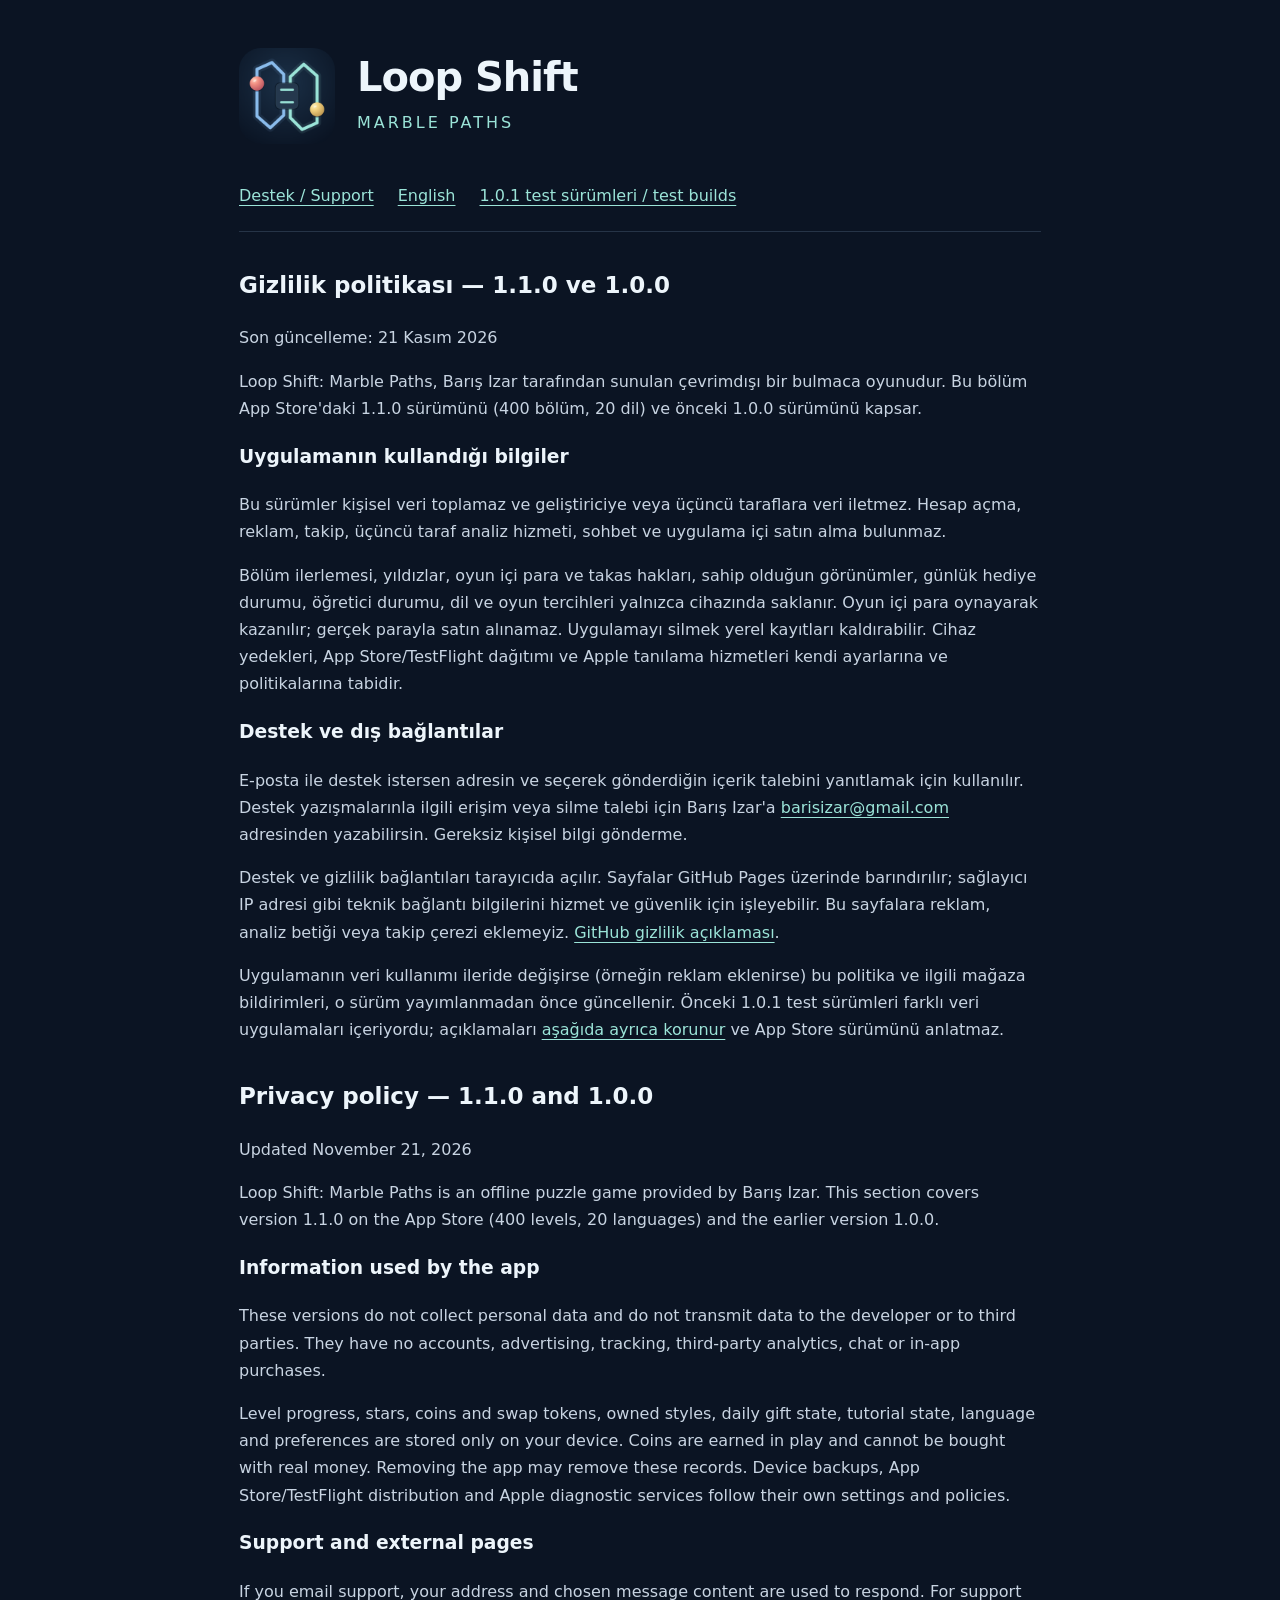
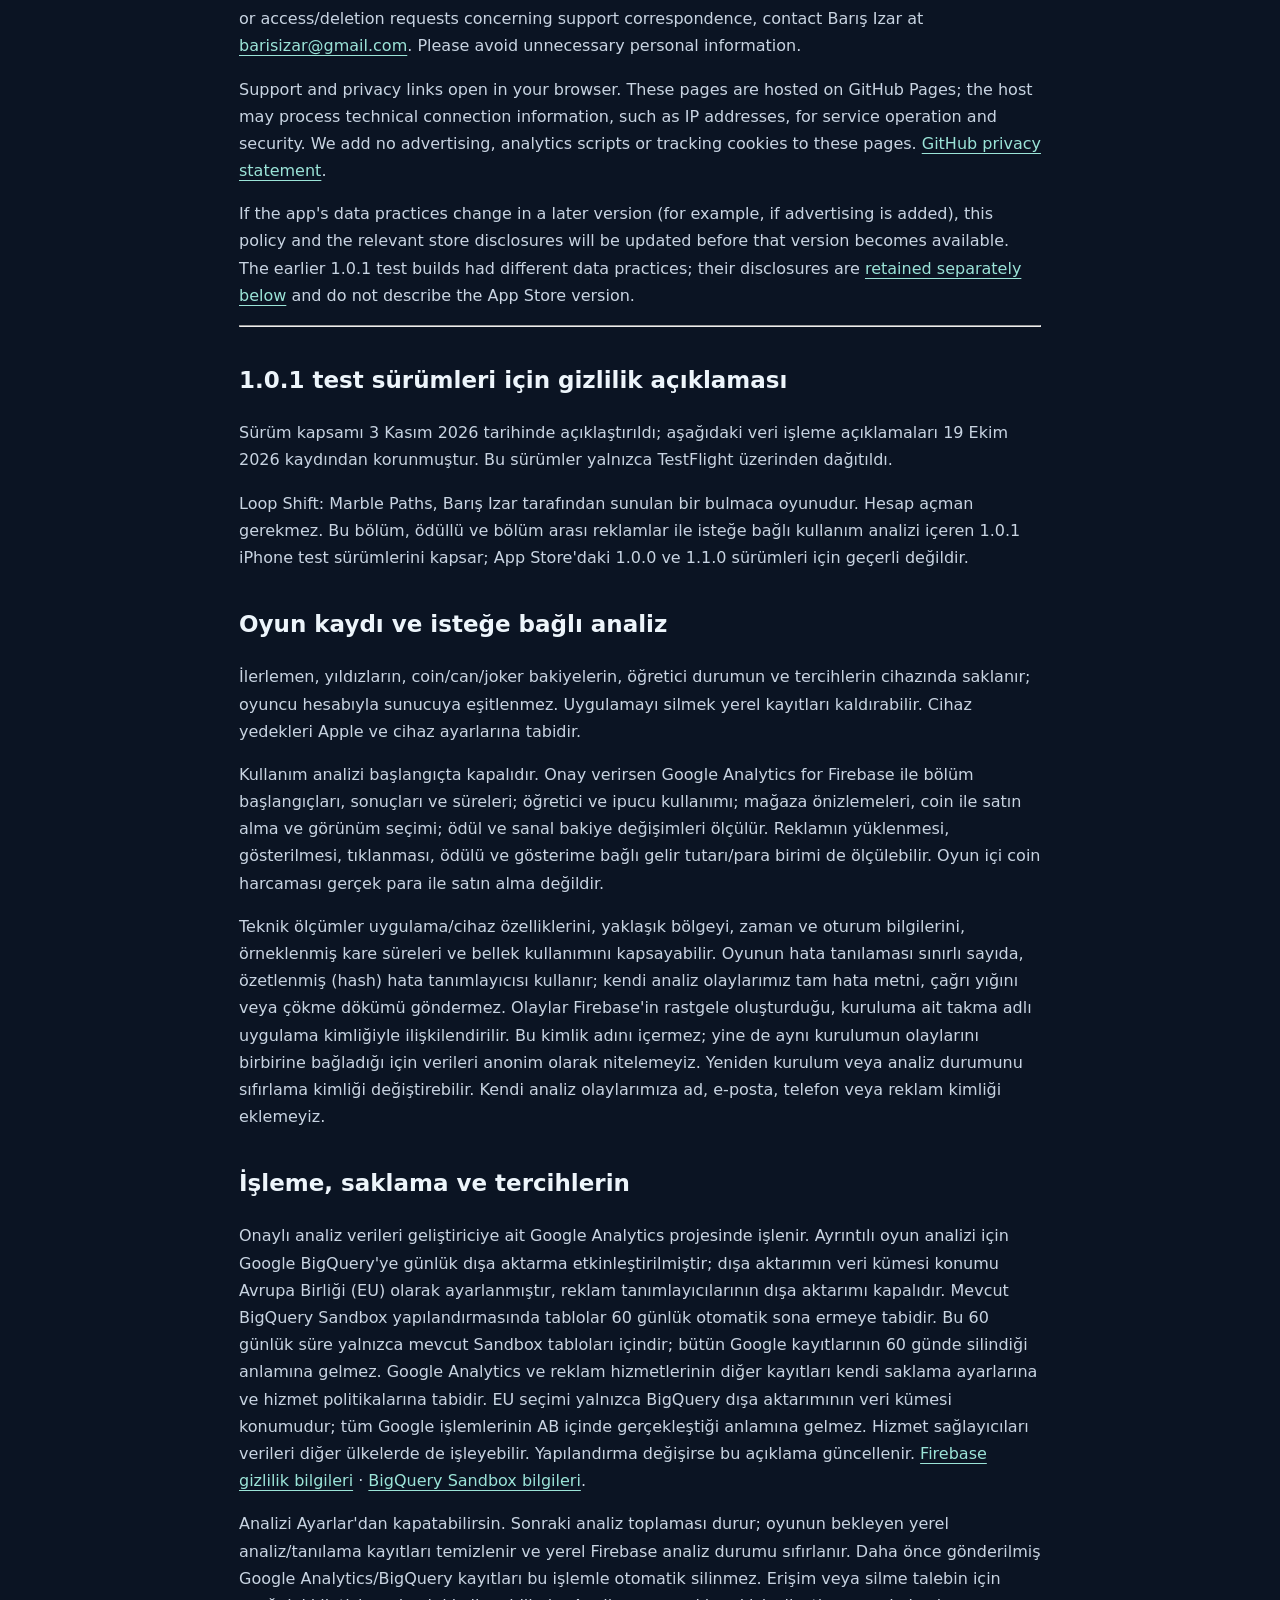
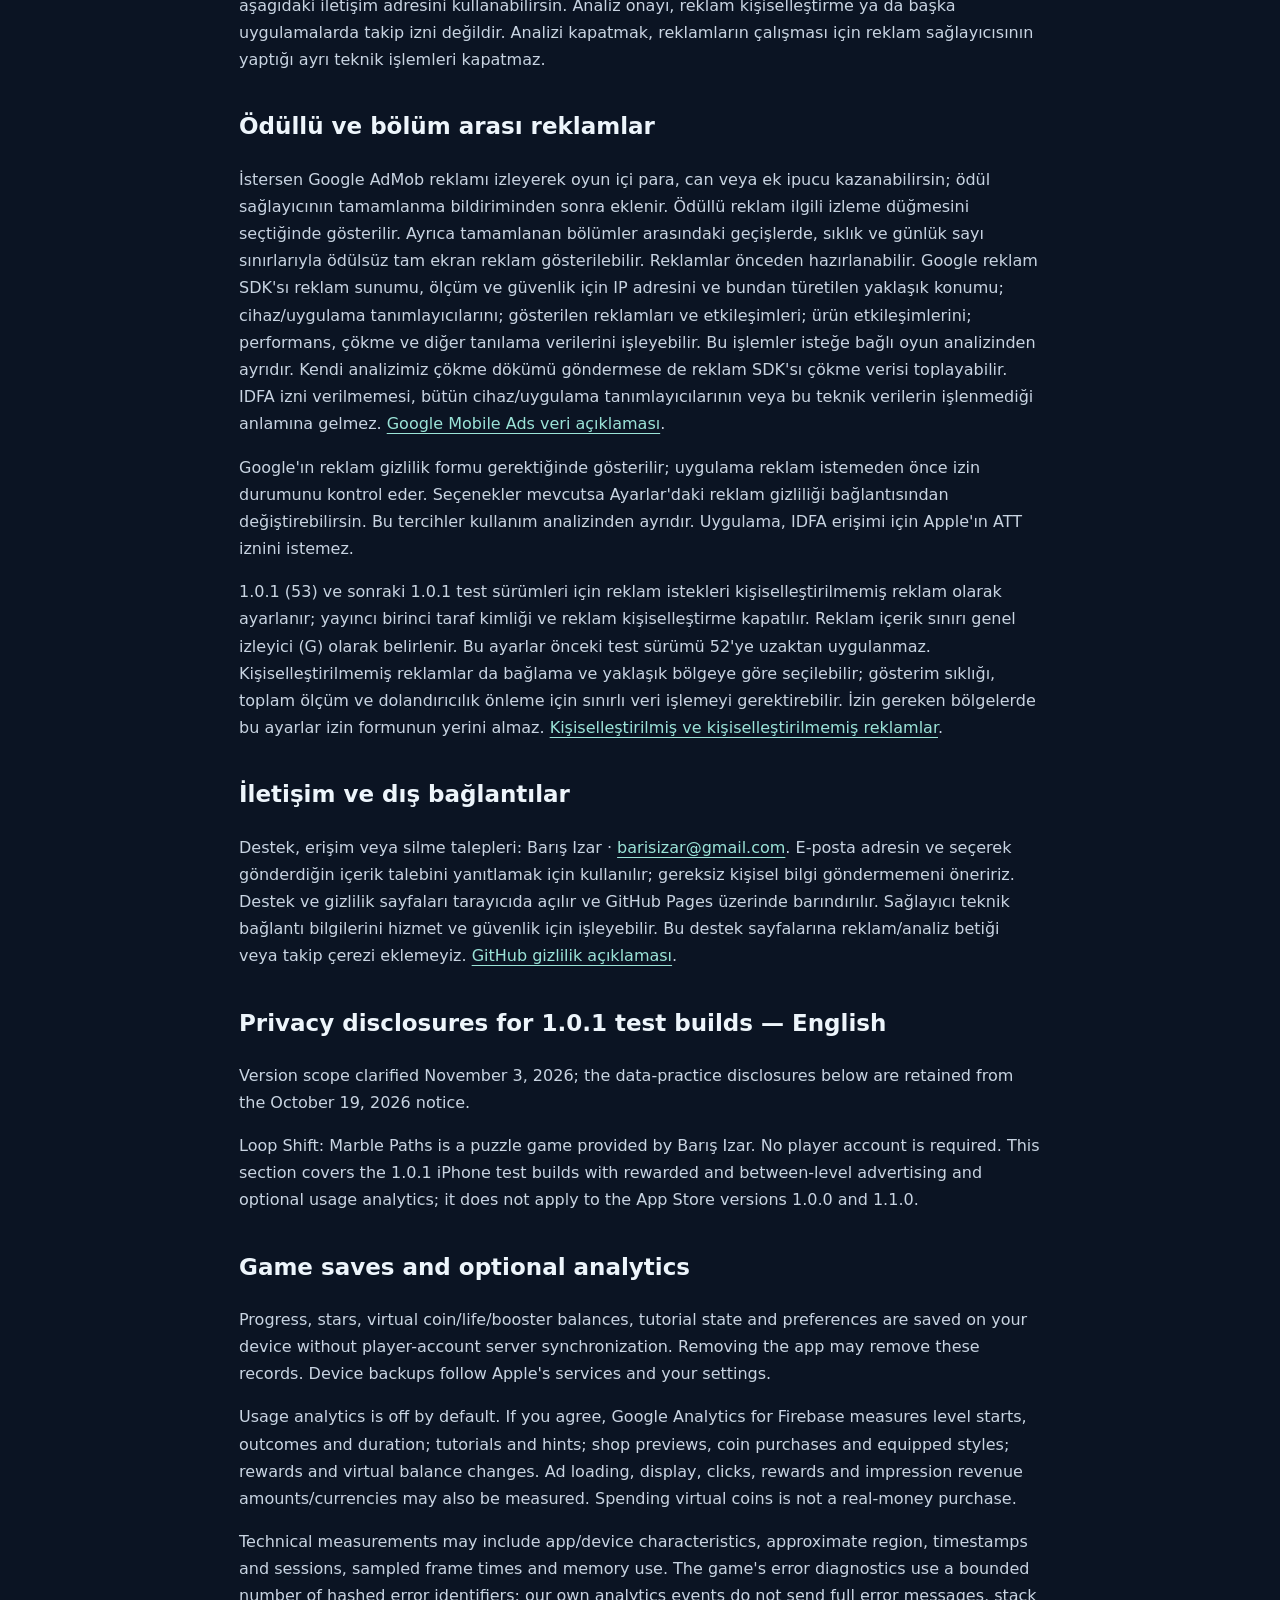
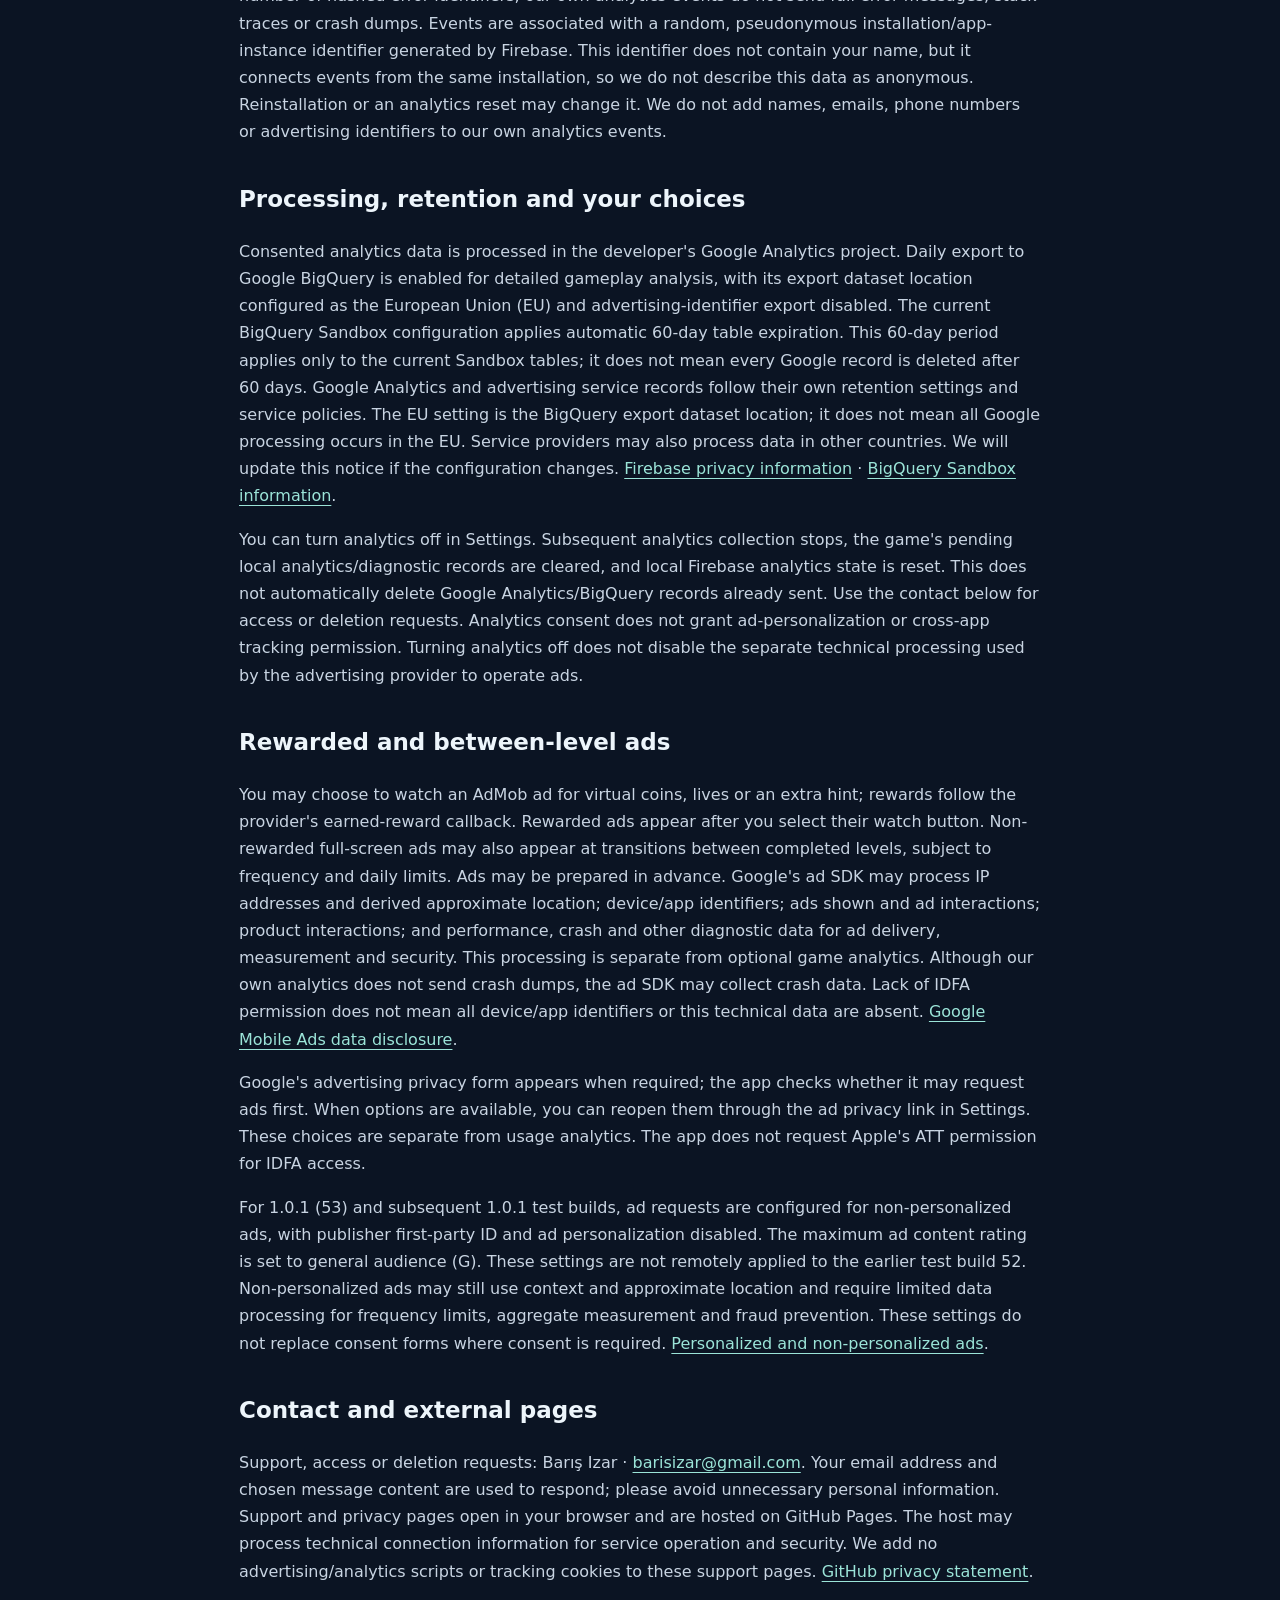
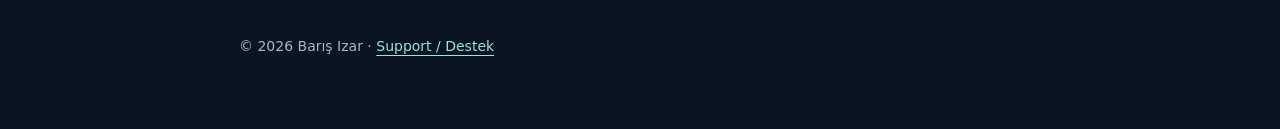
==== commit 68d19598: "Describe version 1.1.0: 400 levels, 20 languages, App Store icon" ====
--- a/privacy.html
+++ b/privacy.html
@@ -3,28 +3,28 @@
 <header><img src="icon.png" alt="Loop Shift ikonu"><div><h1>Loop Shift</h1><p>MARBLE PATHS</p></div></header><nav><a href="index.html">Destek / Support</a><a href="#english">English</a><a href="#turkce-101">1.0.1 test sürümleri / test builds</a></nav>
 <main id="privacy-policy">
 <section lang="tr" id="turkce">
-<h2>Gizlilik politikası — 1.0.0 (43)</h2><p>Son güncelleme: 3 Kasım 2026</p>
-<p>Loop Shift: Marble Paths, Barış Izar tarafından sunulan çevrimdışı bir bulmaca oyunudur. Bu bölüm 100 bölümlü, Türkçe arayüzlü 1.0.0 (43) sürümünü kapsar.</p>
-<h3>Uygulamanın kullandığı bilgiler</h3><p>1.0.0 (43) kişisel veri toplamaz veya geliştiriciye iletmez. Hesap açma, reklam, takip, üçüncü taraf analiz hizmeti, sohbet ve uygulama içi satın alma bulunmaz.</p>
-<p>Bölüm ilerlemesi, yıldızlar, öğretici durumu ve oyun tercihleri cihazda saklanır. Uygulamayı silmek yerel kayıtları kaldırabilir. Cihaz yedekleri, App Store/TestFlight dağıtımı ve Apple tanılama hizmetleri kendi ayarlarına ve politikalarına tabidir.</p>
+<h2>Gizlilik politikası — 1.1.0 ve 1.0.0</h2><p>Son güncelleme: 21 Kasım 2026</p>
+<p>Loop Shift: Marble Paths, Barış Izar tarafından sunulan çevrimdışı bir bulmaca oyunudur. Bu bölüm App Store'daki 1.1.0 sürümünü (400 bölüm, 20 dil) ve önceki 1.0.0 sürümünü kapsar.</p>
+<h3>Uygulamanın kullandığı bilgiler</h3><p>Bu sürümler kişisel veri toplamaz ve geliştiriciye veya üçüncü taraflara veri iletmez. Hesap açma, reklam, takip, üçüncü taraf analiz hizmeti, sohbet ve uygulama içi satın alma bulunmaz.</p>
+<p>Bölüm ilerlemesi, yıldızlar, oyun içi para ve takas hakları, sahip olduğun görünümler, günlük hediye durumu, öğretici durumu, dil ve oyun tercihleri yalnızca cihazında saklanır. Oyun içi para oynayarak kazanılır; gerçek parayla satın alınamaz. Uygulamayı silmek yerel kayıtları kaldırabilir. Cihaz yedekleri, App Store/TestFlight dağıtımı ve Apple tanılama hizmetleri kendi ayarlarına ve politikalarına tabidir.</p>
 <h3>Destek ve dış bağlantılar</h3><p>E-posta ile destek istersen adresin ve seçerek gönderdiğin içerik talebini yanıtlamak için kullanılır. Destek yazışmalarınla ilgili erişim veya silme talebi için Barış Izar'a <a href="mailto:barisizar@gmail.com">barisizar@gmail.com</a> adresinden yazabilirsin. Gereksiz kişisel bilgi gönderme.</p>
 <p>Destek ve gizlilik bağlantıları tarayıcıda açılır. Sayfalar GitHub Pages üzerinde barındırılır; sağlayıcı IP adresi gibi teknik bağlantı bilgilerini hizmet ve güvenlik için işleyebilir. Bu sayfalara reklam, analiz betiği veya takip çerezi eklemeyiz. <a href="https://docs.github.com/en/site-policy/privacy-policies/github-general-privacy-statement">GitHub gizlilik açıklaması</a>.</p>
-<p>1.0.1 test sürümleri farklı veri uygulamaları içerir. Bu sürümlerin açıklamaları <a href="#turkce-101">aşağıda ayrıca korunur</a>; bunlar 1.0.0 (43) özellikleri değildir. Uygulamanın veri kullanımı değişirse bu politika ve ilgili mağaza bildirimleri güncellenir.</p>
+<p>Uygulamanın veri kullanımı ileride değişirse (örneğin reklam eklenirse) bu politika ve ilgili mağaza bildirimleri, o sürüm yayımlanmadan önce güncellenir. Önceki 1.0.1 test sürümleri farklı veri uygulamaları içeriyordu; açıklamaları <a href="#turkce-101">aşağıda ayrıca korunur</a> ve App Store sürümünü anlatmaz.</p>
 </section>
 <section lang="en" id="english">
-<h2>Privacy policy — 1.0.0 (43)</h2><p>Updated November 3, 2026</p>
-<p>Loop Shift: Marble Paths is an offline puzzle game provided by Barış Izar. This section covers version 1.0.0 (43), with 100 levels and a Turkish interface.</p>
-<h3>Information used by the app</h3><p>Version 1.0.0 (43) does not collect personal data or transmit it to the developer. It has no accounts, advertising, tracking, third-party analytics, chat or in-app purchases.</p>
-<p>Level progress, stars, tutorial state and preferences are stored on your device. Removing the app may remove these records. Device backups, App Store/TestFlight distribution and Apple diagnostic services follow their own settings and policies.</p>
+<h2>Privacy policy — 1.1.0 and 1.0.0</h2><p>Updated November 21, 2026</p>
+<p>Loop Shift: Marble Paths is an offline puzzle game provided by Barış Izar. This section covers version 1.1.0 on the App Store (400 levels, 20 languages) and the earlier version 1.0.0.</p>
+<h3>Information used by the app</h3><p>These versions do not collect personal data and do not transmit data to the developer or to third parties. They have no accounts, advertising, tracking, third-party analytics, chat or in-app purchases.</p>
+<p>Level progress, stars, coins and swap tokens, owned styles, daily gift state, tutorial state, language and preferences are stored only on your device. Coins are earned in play and cannot be bought with real money. Removing the app may remove these records. Device backups, App Store/TestFlight distribution and Apple diagnostic services follow their own settings and policies.</p>
 <h3>Support and external pages</h3><p>If you email support, your address and chosen message content are used to respond. For support or access/deletion requests concerning support correspondence, contact Barış Izar at <a href="mailto:barisizar@gmail.com">barisizar@gmail.com</a>. Please avoid unnecessary personal information.</p>
 <p>Support and privacy links open in your browser. These pages are hosted on GitHub Pages; the host may process technical connection information, such as IP addresses, for service operation and security. We add no advertising, analytics scripts or tracking cookies to these pages. <a href="https://docs.github.com/en/site-policy/privacy-policies/github-general-privacy-statement">GitHub privacy statement</a>.</p>
-<p>The 1.0.1 test builds have different data practices. Their disclosures are <a href="#english-101">retained separately below</a> and do not describe features of 1.0.0 (43). If the app's data practices change, this policy and relevant store disclosures will be updated.</p>
+<p>If the app's data practices change in a later version (for example, if advertising is added), this policy and the relevant store disclosures will be updated before that version becomes available. The earlier 1.0.1 test builds had different data practices; their disclosures are <a href="#english-101">retained separately below</a> and do not describe the App Store version.</p>
 </section>
 <hr>
 
 <section lang="tr" id="turkce-101">
-<h2>1.0.1 test sürümleri için gizlilik açıklaması</h2><p>Sürüm kapsamı 3 Kasım 2026 tarihinde açıklaştırıldı; aşağıdaki veri işleme açıklamaları 19 Ekim 2026 kaydından korunmuştur.</p>
-<p>Loop Shift: Marble Paths, Barış Izar tarafından sunulan bir bulmaca oyunudur. Hesap açman gerekmez. Bu bölüm, ödüllü ve bölüm arası reklamlar ile isteğe bağlı kullanım analizi içeren 1.0.1 iPhone test sürümlerini kapsar; 1.0.0 (43) için geçerli değildir.</p>
+<h2>1.0.1 test sürümleri için gizlilik açıklaması</h2><p>Sürüm kapsamı 3 Kasım 2026 tarihinde açıklaştırıldı; aşağıdaki veri işleme açıklamaları 19 Ekim 2026 kaydından korunmuştur. Bu sürümler yalnızca TestFlight üzerinden dağıtıldı.</p>
+<p>Loop Shift: Marble Paths, Barış Izar tarafından sunulan bir bulmaca oyunudur. Hesap açman gerekmez. Bu bölüm, ödüllü ve bölüm arası reklamlar ile isteğe bağlı kullanım analizi içeren 1.0.1 iPhone test sürümlerini kapsar; App Store'daki 1.0.0 ve 1.1.0 sürümleri için geçerli değildir.</p>
 <h2>Oyun kaydı ve isteğe bağlı analiz</h2>
 <p>İlerlemen, yıldızların, coin/can/joker bakiyelerin, öğretici durumun ve tercihlerin cihazında saklanır; oyuncu hesabıyla sunucuya eşitlenmez. Uygulamayı silmek yerel kayıtları kaldırabilir. Cihaz yedekleri Apple ve cihaz ayarlarına tabidir.</p>
 <p>Kullanım analizi başlangıçta kapalıdır. Onay verirsen Google Analytics for Firebase ile bölüm başlangıçları, sonuçları ve süreleri; öğretici ve ipucu kullanımı; mağaza önizlemeleri, coin ile satın alma ve görünüm seçimi; ödül ve sanal bakiye değişimleri ölçülür. Reklamın yüklenmesi, gösterilmesi, tıklanması, ödülü ve gösterime bağlı gelir tutarı/para birimi de ölçülebilir. Oyun içi coin harcaması gerçek para ile satın alma değildir.</p>
@@ -41,7 +41,7 @@
 </section>
 <section lang="en" id="english-101">
 <h2>Privacy disclosures for 1.0.1 test builds — English</h2><p>Version scope clarified November 3, 2026; the data-practice disclosures below are retained from the October 19, 2026 notice.</p>
-<p>Loop Shift: Marble Paths is a puzzle game provided by Barış Izar. No player account is required. This section covers the 1.0.1 iPhone test builds with rewarded and between-level advertising and optional usage analytics; it does not apply to 1.0.0 (43).</p>
+<p>Loop Shift: Marble Paths is a puzzle game provided by Barış Izar. No player account is required. This section covers the 1.0.1 iPhone test builds with rewarded and between-level advertising and optional usage analytics; it does not apply to the App Store versions 1.0.0 and 1.1.0.</p>
 <h2>Game saves and optional analytics</h2>
 <p>Progress, stars, virtual coin/life/booster balances, tutorial state and preferences are saved on your device without player-account server synchronization. Removing the app may remove these records. Device backups follow Apple's services and your settings.</p>
 <p>Usage analytics is off by default. If you agree, Google Analytics for Firebase measures level starts, outcomes and duration; tutorials and hints; shop previews, coin purchases and equipped styles; rewards and virtual balance changes. Ad loading, display, clicks, rewards and impression revenue amounts/currencies may also be measured. Spending virtual coins is not a real-money purchase.</p>
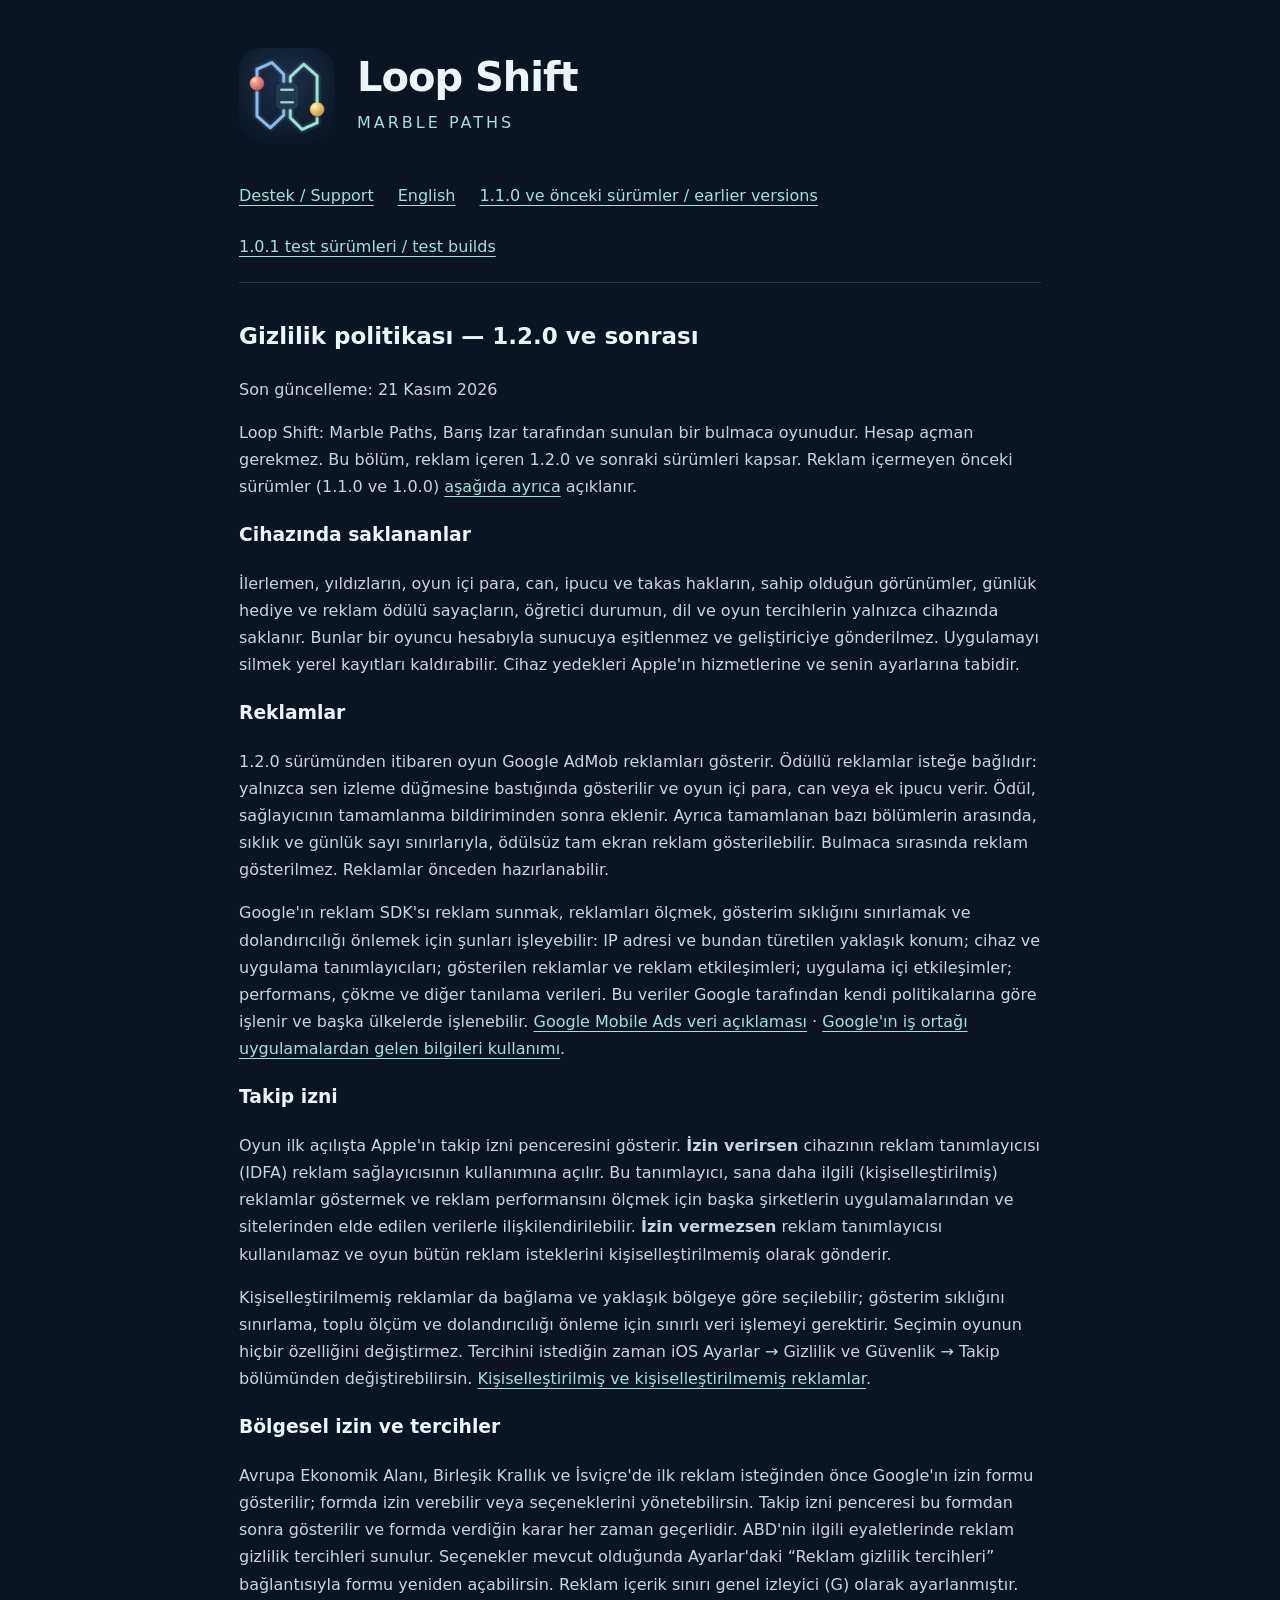
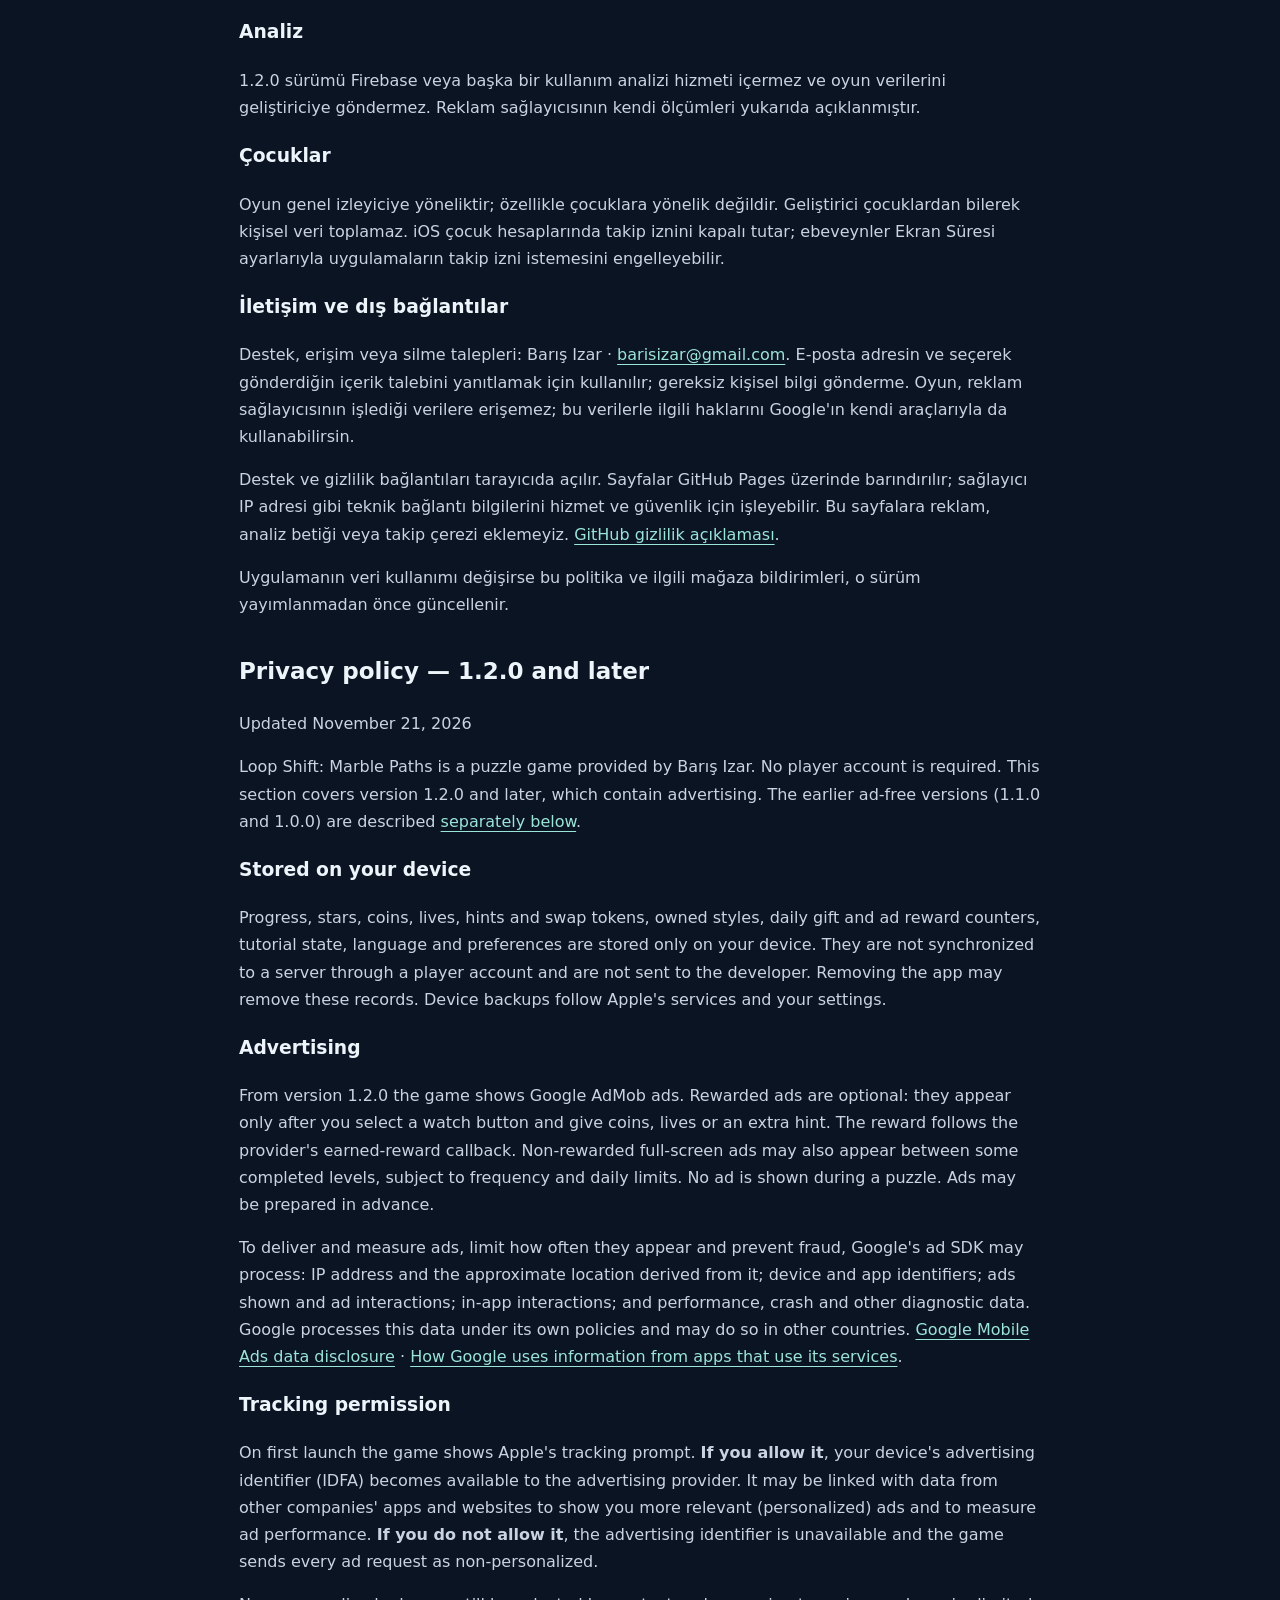
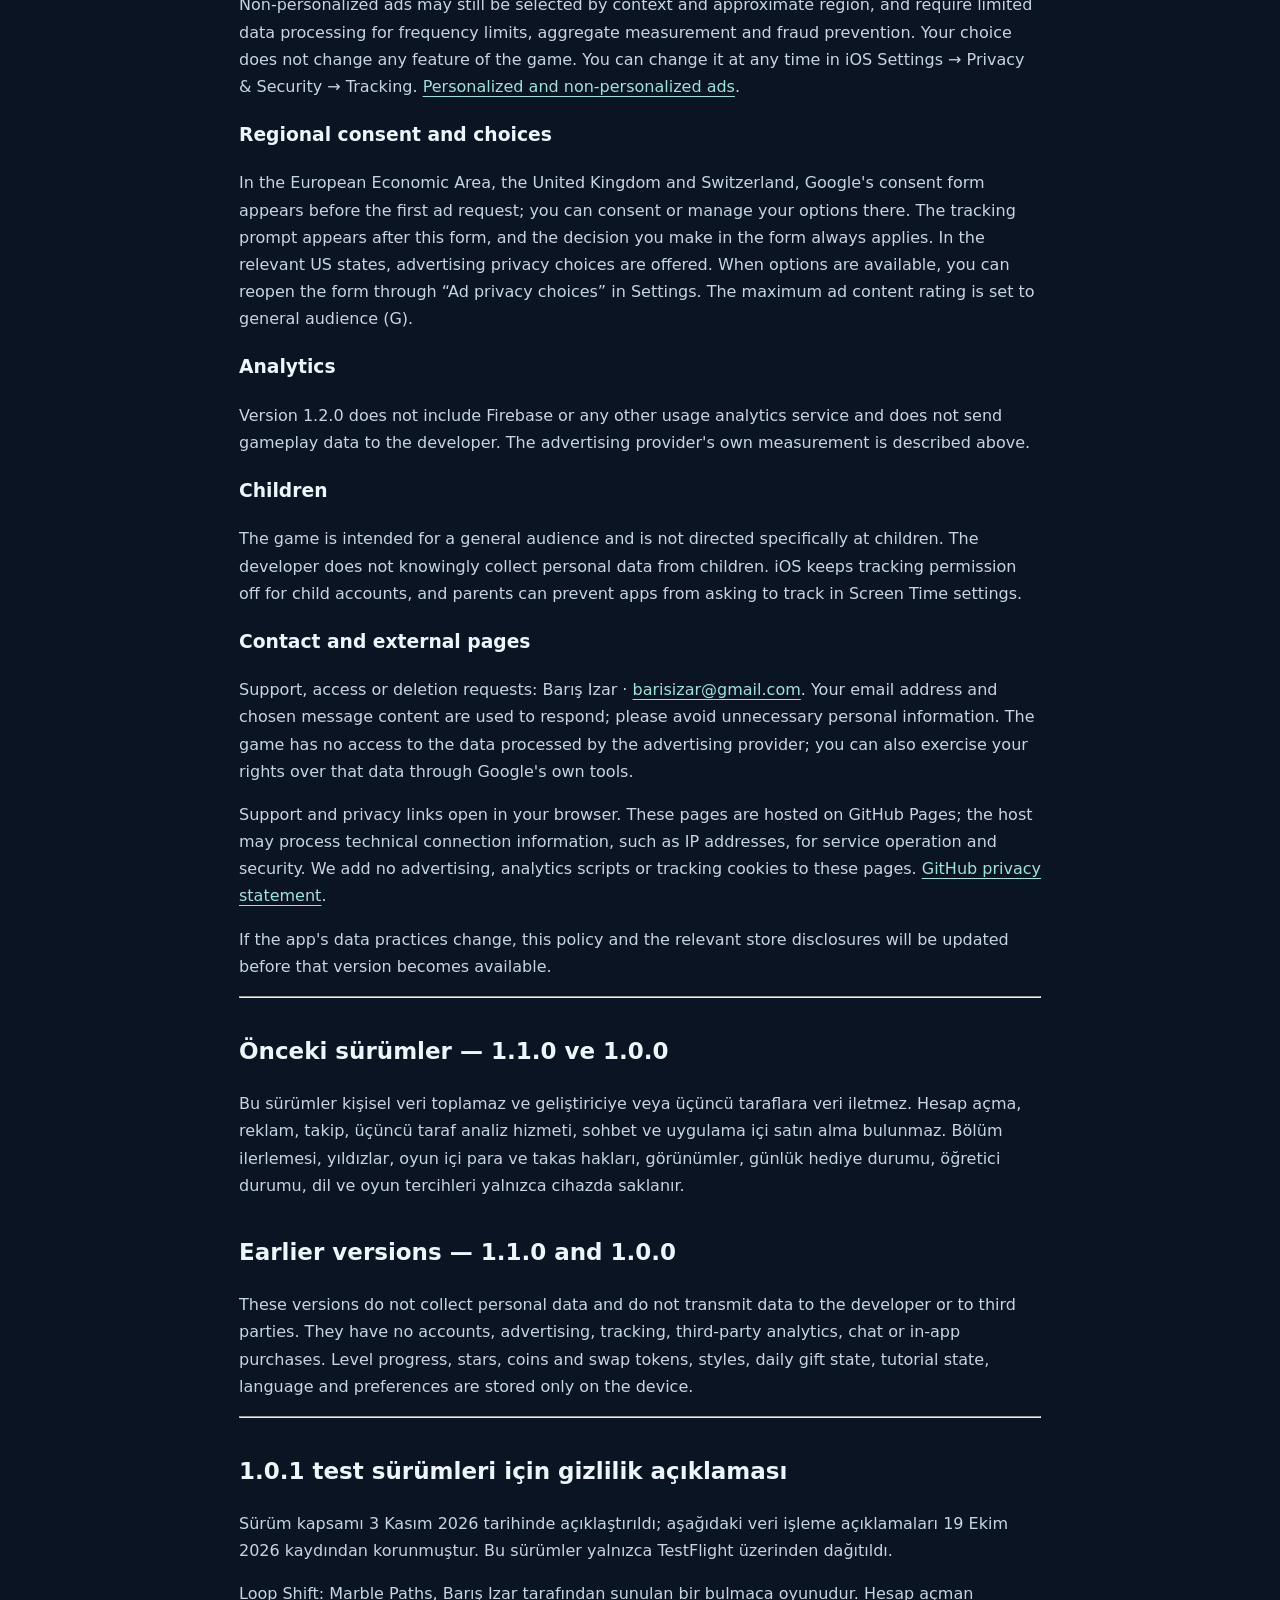
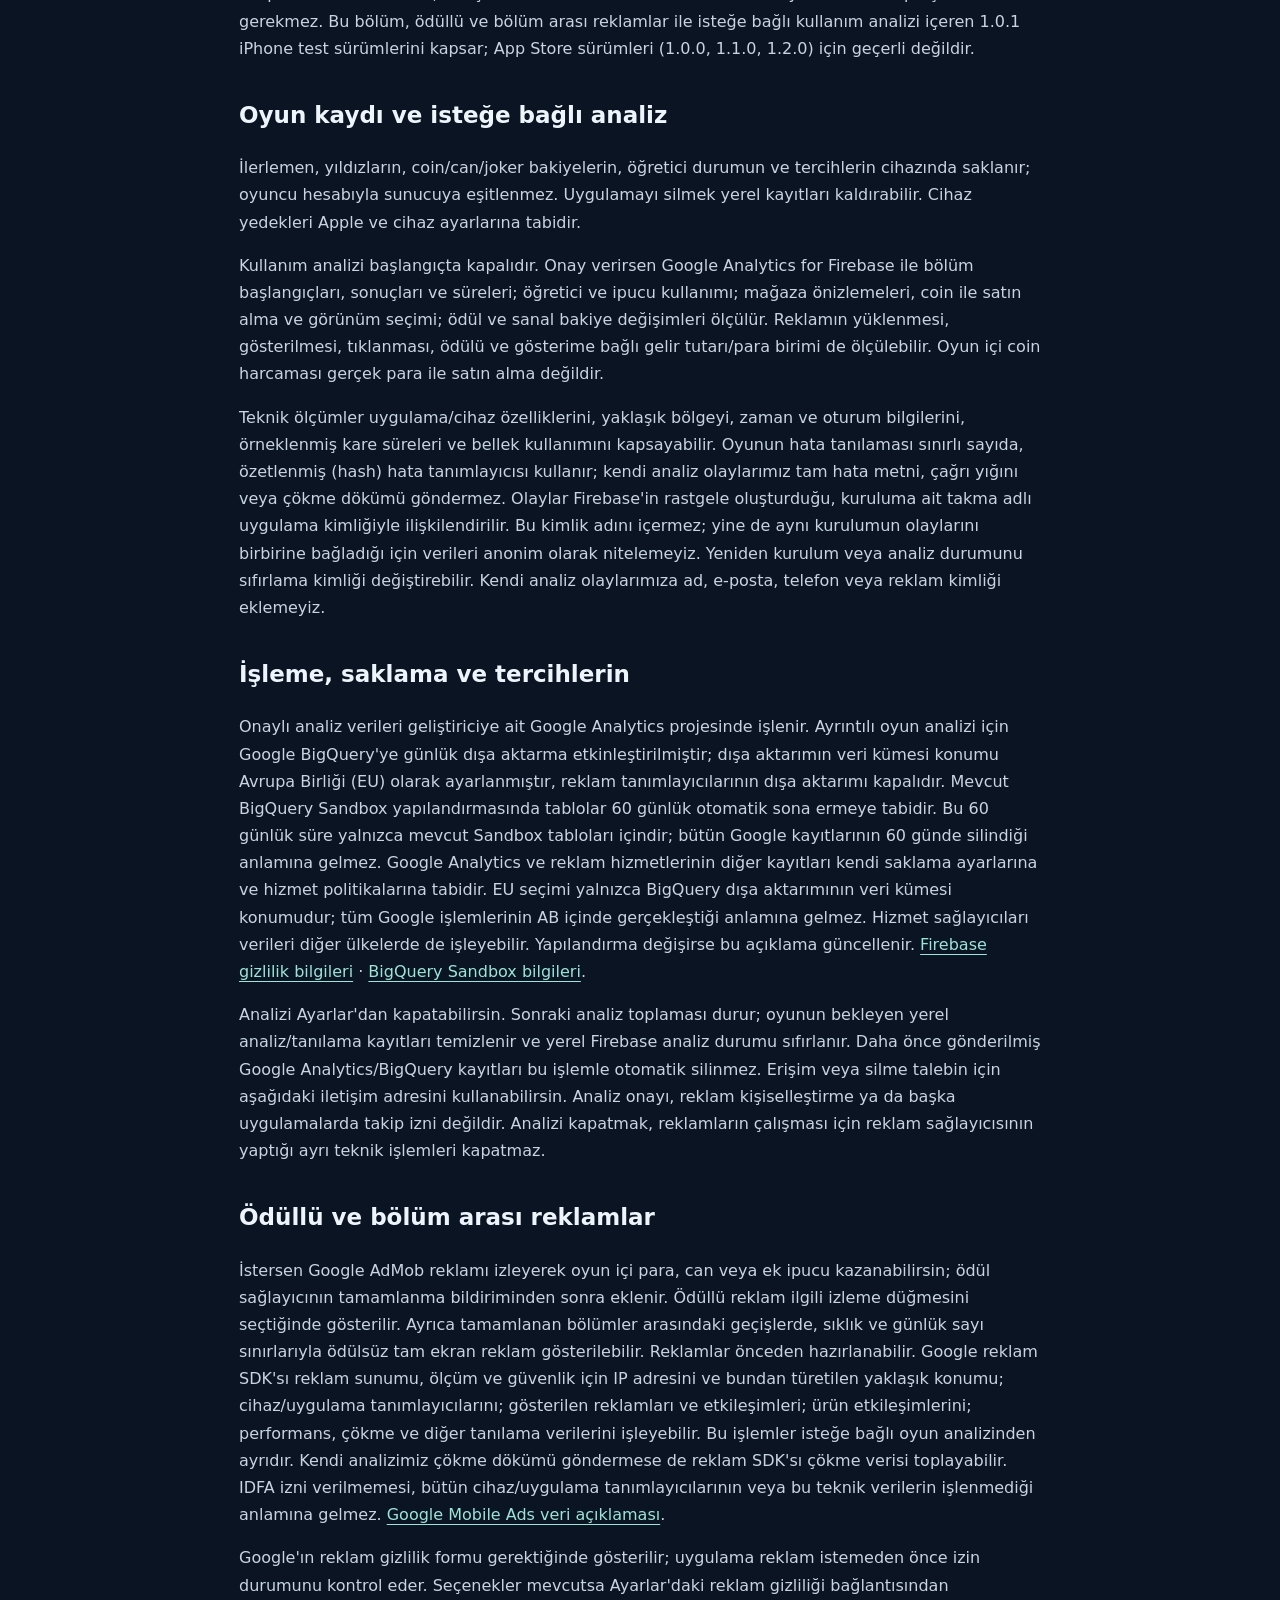
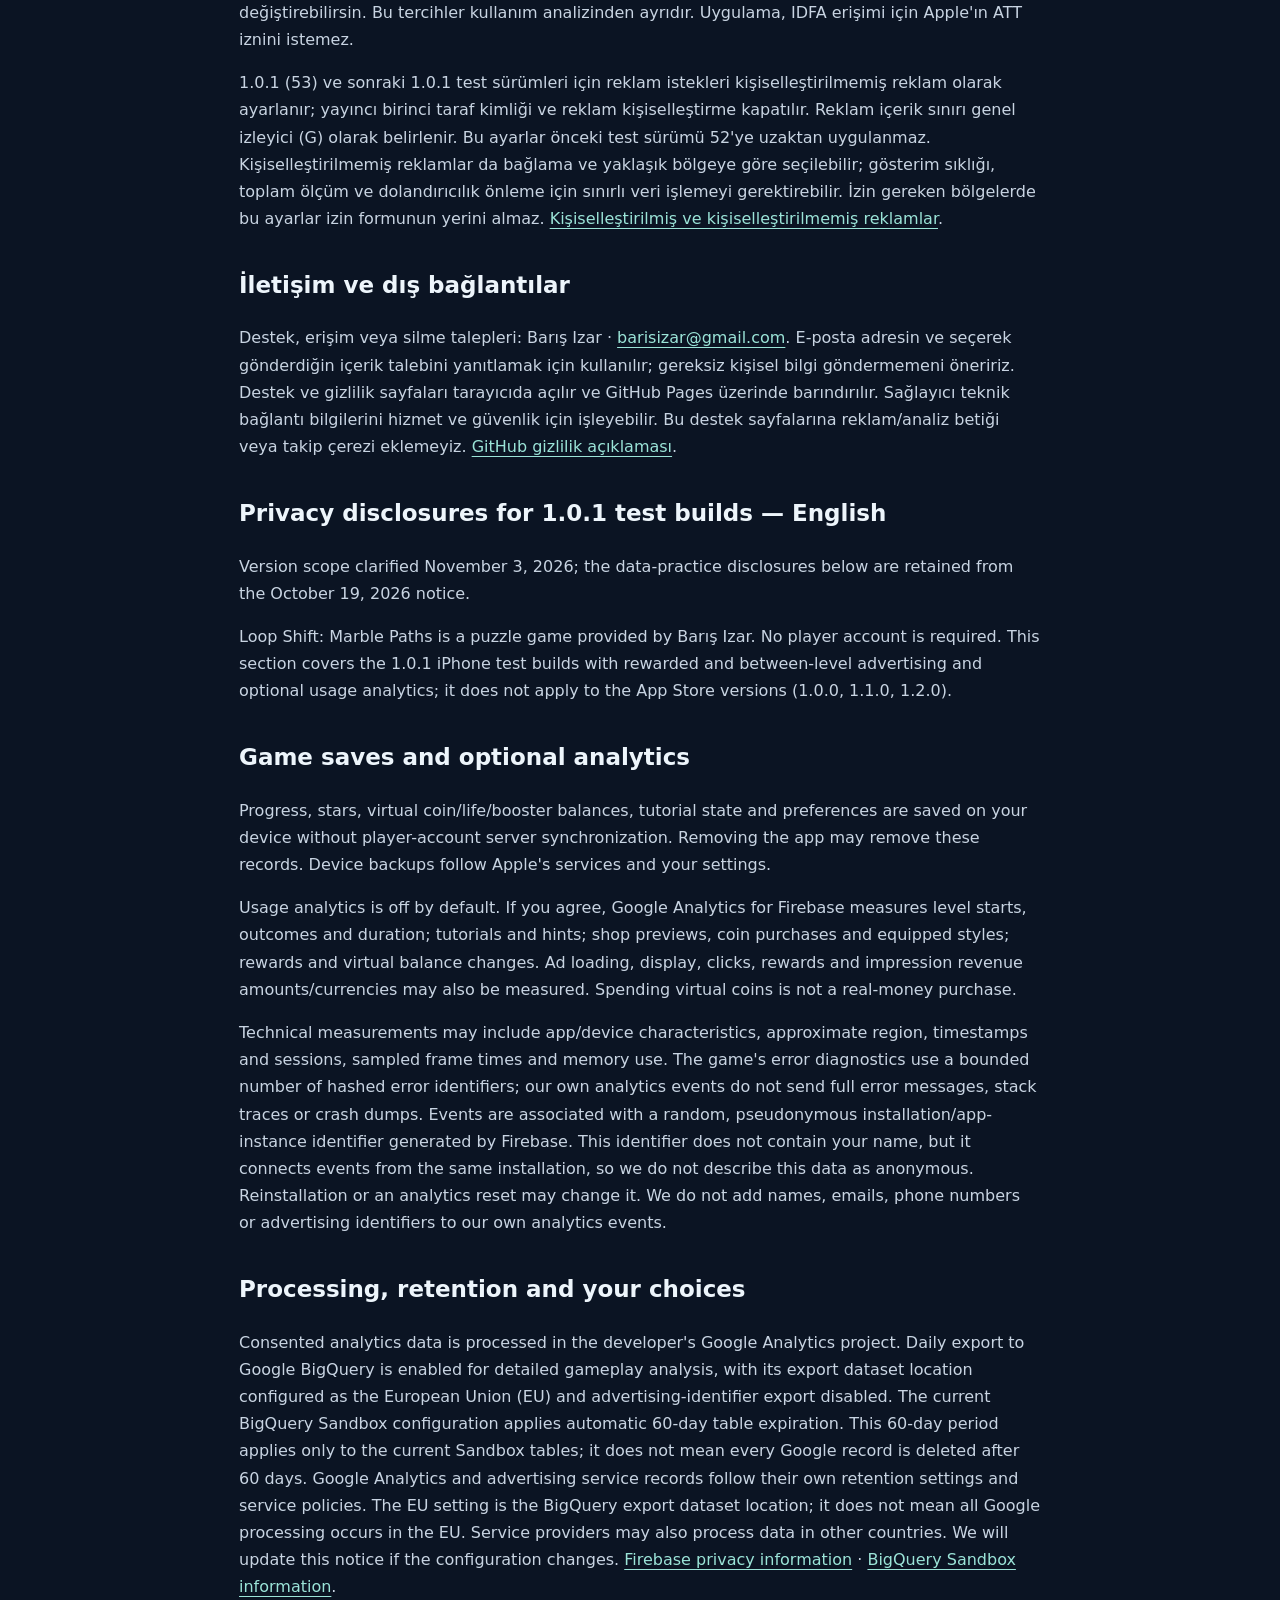
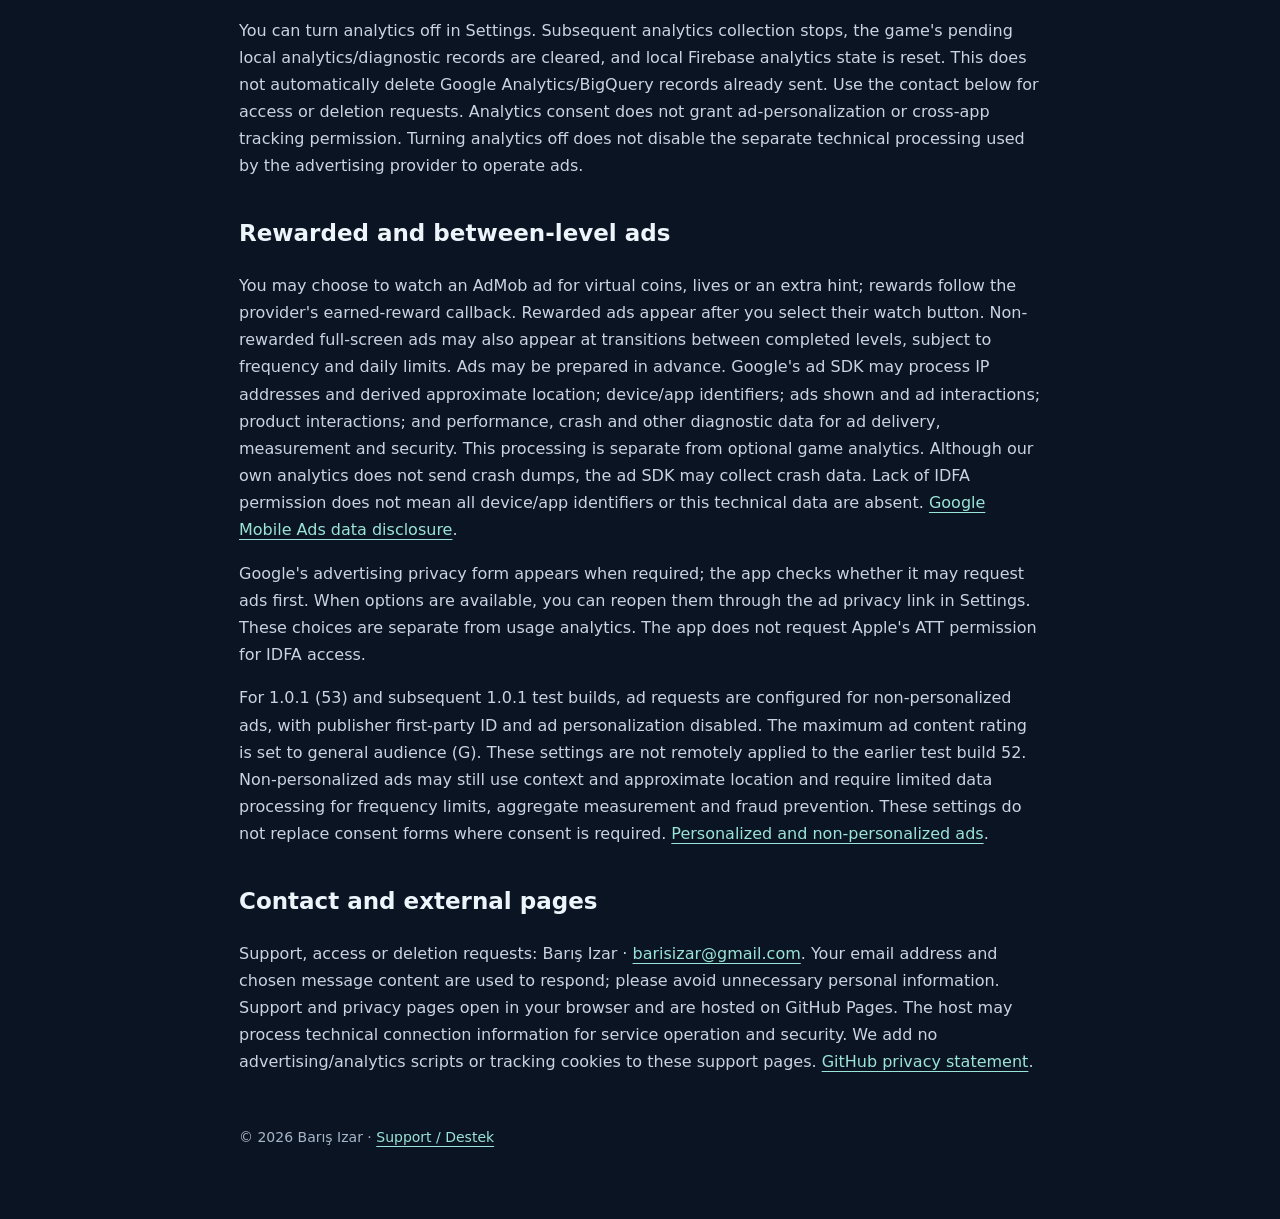
==== commit abe54521: "Add version 1.2.0 disclosures: ads, tracking permission, lives" ====
--- a/privacy.html
+++ b/privacy.html
@@ -1,30 +1,51 @@
 <!doctype html>
 <html lang="tr"><head><meta charset="utf-8"><meta name="viewport" content="width=device-width, initial-scale=1"><title>Loop Shift: Marble Paths — Gizlilik</title><link rel="stylesheet" href="style.css"></head><body>
-<header><img src="icon.png" alt="Loop Shift ikonu"><div><h1>Loop Shift</h1><p>MARBLE PATHS</p></div></header><nav><a href="index.html">Destek / Support</a><a href="#english">English</a><a href="#turkce-101">1.0.1 test sürümleri / test builds</a></nav>
+<header><img src="icon.png" alt="Loop Shift ikonu"><div><h1>Loop Shift</h1><p>MARBLE PATHS</p></div></header><nav><a href="index.html">Destek / Support</a><a href="#english">English</a><a href="#turkce-110">1.1.0 ve önceki sürümler / earlier versions</a><a href="#turkce-101">1.0.1 test sürümleri / test builds</a></nav>
 <main id="privacy-policy">
 <section lang="tr" id="turkce">
-<h2>Gizlilik politikası — 1.1.0 ve 1.0.0</h2><p>Son güncelleme: 21 Kasım 2026</p>
-<p>Loop Shift: Marble Paths, Barış Izar tarafından sunulan çevrimdışı bir bulmaca oyunudur. Bu bölüm App Store'daki 1.1.0 sürümünü (400 bölüm, 20 dil) ve önceki 1.0.0 sürümünü kapsar.</p>
-<h3>Uygulamanın kullandığı bilgiler</h3><p>Bu sürümler kişisel veri toplamaz ve geliştiriciye veya üçüncü taraflara veri iletmez. Hesap açma, reklam, takip, üçüncü taraf analiz hizmeti, sohbet ve uygulama içi satın alma bulunmaz.</p>
-<p>Bölüm ilerlemesi, yıldızlar, oyun içi para ve takas hakları, sahip olduğun görünümler, günlük hediye durumu, öğretici durumu, dil ve oyun tercihleri yalnızca cihazında saklanır. Oyun içi para oynayarak kazanılır; gerçek parayla satın alınamaz. Uygulamayı silmek yerel kayıtları kaldırabilir. Cihaz yedekleri, App Store/TestFlight dağıtımı ve Apple tanılama hizmetleri kendi ayarlarına ve politikalarına tabidir.</p>
-<h3>Destek ve dış bağlantılar</h3><p>E-posta ile destek istersen adresin ve seçerek gönderdiğin içerik talebini yanıtlamak için kullanılır. Destek yazışmalarınla ilgili erişim veya silme talebi için Barış Izar'a <a href="mailto:barisizar@gmail.com">barisizar@gmail.com</a> adresinden yazabilirsin. Gereksiz kişisel bilgi gönderme.</p>
+<h2>Gizlilik politikası — 1.2.0 ve sonrası</h2><p>Son güncelleme: 21 Kasım 2026</p>
+<p>Loop Shift: Marble Paths, Barış Izar tarafından sunulan bir bulmaca oyunudur. Hesap açman gerekmez. Bu bölüm, reklam içeren 1.2.0 ve sonraki sürümleri kapsar. Reklam içermeyen önceki sürümler (1.1.0 ve 1.0.0) <a href="#turkce-110">aşağıda ayrıca</a> açıklanır.</p>
+<h3>Cihazında saklananlar</h3><p>İlerlemen, yıldızların, oyun içi para, can, ipucu ve takas hakların, sahip olduğun görünümler, günlük hediye ve reklam ödülü sayaçların, öğretici durumun, dil ve oyun tercihlerin yalnızca cihazında saklanır. Bunlar bir oyuncu hesabıyla sunucuya eşitlenmez ve geliştiriciye gönderilmez. Uygulamayı silmek yerel kayıtları kaldırabilir. Cihaz yedekleri Apple'ın hizmetlerine ve senin ayarlarına tabidir.</p>
+<h3>Reklamlar</h3><p>1.2.0 sürümünden itibaren oyun Google AdMob reklamları gösterir. Ödüllü reklamlar isteğe bağlıdır: yalnızca sen izleme düğmesine bastığında gösterilir ve oyun içi para, can veya ek ipucu verir. Ödül, sağlayıcının tamamlanma bildiriminden sonra eklenir. Ayrıca tamamlanan bazı bölümlerin arasında, sıklık ve günlük sayı sınırlarıyla, ödülsüz tam ekran reklam gösterilebilir. Bulmaca sırasında reklam gösterilmez. Reklamlar önceden hazırlanabilir.</p>
+<p>Google'ın reklam SDK'sı reklam sunmak, reklamları ölçmek, gösterim sıklığını sınırlamak ve dolandırıcılığı önlemek için şunları işleyebilir: IP adresi ve bundan türetilen yaklaşık konum; cihaz ve uygulama tanımlayıcıları; gösterilen reklamlar ve reklam etkileşimleri; uygulama içi etkileşimler; performans, çökme ve diğer tanılama verileri. Bu veriler Google tarafından kendi politikalarına göre işlenir ve başka ülkelerde işlenebilir. <a href="https://developers.google.com/admob/ios/privacy/data-disclosure">Google Mobile Ads veri açıklaması</a> · <a href="https://policies.google.com/technologies/partner-sites?hl=tr">Google'ın iş ortağı uygulamalardan gelen bilgileri kullanımı</a>.</p>
+<h3>Takip izni</h3><p>Oyun ilk açılışta Apple'ın takip izni penceresini gösterir. <strong>İzin verirsen</strong> cihazının reklam tanımlayıcısı (IDFA) reklam sağlayıcısının kullanımına açılır. Bu tanımlayıcı, sana daha ilgili (kişiselleştirilmiş) reklamlar göstermek ve reklam performansını ölçmek için başka şirketlerin uygulamalarından ve sitelerinden elde edilen verilerle ilişkilendirilebilir. <strong>İzin vermezsen</strong> reklam tanımlayıcısı kullanılamaz ve oyun bütün reklam isteklerini kişiselleştirilmemiş olarak gönderir.</p>
+<p>Kişiselleştirilmemiş reklamlar da bağlama ve yaklaşık bölgeye göre seçilebilir; gösterim sıklığını sınırlama, toplu ölçüm ve dolandırıcılığı önleme için sınırlı veri işlemeyi gerektirir. Seçimin oyunun hiçbir özelliğini değiştirmez. Tercihini istediğin zaman iOS Ayarlar → Gizlilik ve Güvenlik → Takip bölümünden değiştirebilirsin. <a href="https://support.google.com/admob/answer/7676680?hl=tr">Kişiselleştirilmiş ve kişiselleştirilmemiş reklamlar</a>.</p>
+<h3>Bölgesel izin ve tercihler</h3><p>Avrupa Ekonomik Alanı, Birleşik Krallık ve İsviçre'de ilk reklam isteğinden önce Google'ın izin formu gösterilir; formda izin verebilir veya seçeneklerini yönetebilirsin. Takip izni penceresi bu formdan sonra gösterilir ve formda verdiğin karar her zaman geçerlidir. ABD'nin ilgili eyaletlerinde reklam gizlilik tercihleri sunulur. Seçenekler mevcut olduğunda Ayarlar'daki “Reklam gizlilik tercihleri” bağlantısıyla formu yeniden açabilirsin. Reklam içerik sınırı genel izleyici (G) olarak ayarlanmıştır.</p>
+<h3>Analiz</h3><p>1.2.0 sürümü Firebase veya başka bir kullanım analizi hizmeti içermez ve oyun verilerini geliştiriciye göndermez. Reklam sağlayıcısının kendi ölçümleri yukarıda açıklanmıştır.</p>
+<h3>Çocuklar</h3><p>Oyun genel izleyiciye yöneliktir; özellikle çocuklara yönelik değildir. Geliştirici çocuklardan bilerek kişisel veri toplamaz. iOS çocuk hesaplarında takip iznini kapalı tutar; ebeveynler Ekran Süresi ayarlarıyla uygulamaların takip izni istemesini engelleyebilir.</p>
+<h3>İletişim ve dış bağlantılar</h3><p>Destek, erişim veya silme talepleri: Barış Izar · <a href="mailto:barisizar@gmail.com">barisizar@gmail.com</a>. E-posta adresin ve seçerek gönderdiğin içerik talebini yanıtlamak için kullanılır; gereksiz kişisel bilgi gönderme. Oyun, reklam sağlayıcısının işlediği verilere erişemez; bu verilerle ilgili haklarını Google'ın kendi araçlarıyla da kullanabilirsin.</p>
 <p>Destek ve gizlilik bağlantıları tarayıcıda açılır. Sayfalar GitHub Pages üzerinde barındırılır; sağlayıcı IP adresi gibi teknik bağlantı bilgilerini hizmet ve güvenlik için işleyebilir. Bu sayfalara reklam, analiz betiği veya takip çerezi eklemeyiz. <a href="https://docs.github.com/en/site-policy/privacy-policies/github-general-privacy-statement">GitHub gizlilik açıklaması</a>.</p>
-<p>Uygulamanın veri kullanımı ileride değişirse (örneğin reklam eklenirse) bu politika ve ilgili mağaza bildirimleri, o sürüm yayımlanmadan önce güncellenir. Önceki 1.0.1 test sürümleri farklı veri uygulamaları içeriyordu; açıklamaları <a href="#turkce-101">aşağıda ayrıca korunur</a> ve App Store sürümünü anlatmaz.</p>
+<p>Uygulamanın veri kullanımı değişirse bu politika ve ilgili mağaza bildirimleri, o sürüm yayımlanmadan önce güncellenir.</p>
 </section>
 <section lang="en" id="english">
-<h2>Privacy policy — 1.1.0 and 1.0.0</h2><p>Updated November 21, 2026</p>
-<p>Loop Shift: Marble Paths is an offline puzzle game provided by Barış Izar. This section covers version 1.1.0 on the App Store (400 levels, 20 languages) and the earlier version 1.0.0.</p>
-<h3>Information used by the app</h3><p>These versions do not collect personal data and do not transmit data to the developer or to third parties. They have no accounts, advertising, tracking, third-party analytics, chat or in-app purchases.</p>
-<p>Level progress, stars, coins and swap tokens, owned styles, daily gift state, tutorial state, language and preferences are stored only on your device. Coins are earned in play and cannot be bought with real money. Removing the app may remove these records. Device backups, App Store/TestFlight distribution and Apple diagnostic services follow their own settings and policies.</p>
-<h3>Support and external pages</h3><p>If you email support, your address and chosen message content are used to respond. For support or access/deletion requests concerning support correspondence, contact Barış Izar at <a href="mailto:barisizar@gmail.com">barisizar@gmail.com</a>. Please avoid unnecessary personal information.</p>
+<h2>Privacy policy — 1.2.0 and later</h2><p>Updated November 21, 2026</p>
+<p>Loop Shift: Marble Paths is a puzzle game provided by Barış Izar. No player account is required. This section covers version 1.2.0 and later, which contain advertising. The earlier ad-free versions (1.1.0 and 1.0.0) are described <a href="#english-110">separately below</a>.</p>
+<h3>Stored on your device</h3><p>Progress, stars, coins, lives, hints and swap tokens, owned styles, daily gift and ad reward counters, tutorial state, language and preferences are stored only on your device. They are not synchronized to a server through a player account and are not sent to the developer. Removing the app may remove these records. Device backups follow Apple's services and your settings.</p>
+<h3>Advertising</h3><p>From version 1.2.0 the game shows Google AdMob ads. Rewarded ads are optional: they appear only after you select a watch button and give coins, lives or an extra hint. The reward follows the provider's earned-reward callback. Non-rewarded full-screen ads may also appear between some completed levels, subject to frequency and daily limits. No ad is shown during a puzzle. Ads may be prepared in advance.</p>
+<p>To deliver and measure ads, limit how often they appear and prevent fraud, Google's ad SDK may process: IP address and the approximate location derived from it; device and app identifiers; ads shown and ad interactions; in-app interactions; and performance, crash and other diagnostic data. Google processes this data under its own policies and may do so in other countries. <a href="https://developers.google.com/admob/ios/privacy/data-disclosure">Google Mobile Ads data disclosure</a> · <a href="https://policies.google.com/technologies/partner-sites">How Google uses information from apps that use its services</a>.</p>
+<h3>Tracking permission</h3><p>On first launch the game shows Apple's tracking prompt. <strong>If you allow it</strong>, your device's advertising identifier (IDFA) becomes available to the advertising provider. It may be linked with data from other companies' apps and websites to show you more relevant (personalized) ads and to measure ad performance. <strong>If you do not allow it</strong>, the advertising identifier is unavailable and the game sends every ad request as non-personalized.</p>
+<p>Non-personalized ads may still be selected by context and approximate region, and require limited data processing for frequency limits, aggregate measurement and fraud prevention. Your choice does not change any feature of the game. You can change it at any time in iOS Settings → Privacy &amp; Security → Tracking. <a href="https://support.google.com/admob/answer/7676680?hl=en">Personalized and non-personalized ads</a>.</p>
+<h3>Regional consent and choices</h3><p>In the European Economic Area, the United Kingdom and Switzerland, Google's consent form appears before the first ad request; you can consent or manage your options there. The tracking prompt appears after this form, and the decision you make in the form always applies. In the relevant US states, advertising privacy choices are offered. When options are available, you can reopen the form through “Ad privacy choices” in Settings. The maximum ad content rating is set to general audience (G).</p>
+<h3>Analytics</h3><p>Version 1.2.0 does not include Firebase or any other usage analytics service and does not send gameplay data to the developer. The advertising provider's own measurement is described above.</p>
+<h3>Children</h3><p>The game is intended for a general audience and is not directed specifically at children. The developer does not knowingly collect personal data from children. iOS keeps tracking permission off for child accounts, and parents can prevent apps from asking to track in Screen Time settings.</p>
+<h3>Contact and external pages</h3><p>Support, access or deletion requests: Barış Izar · <a href="mailto:barisizar@gmail.com">barisizar@gmail.com</a>. Your email address and chosen message content are used to respond; please avoid unnecessary personal information. The game has no access to the data processed by the advertising provider; you can also exercise your rights over that data through Google's own tools.</p>
 <p>Support and privacy links open in your browser. These pages are hosted on GitHub Pages; the host may process technical connection information, such as IP addresses, for service operation and security. We add no advertising, analytics scripts or tracking cookies to these pages. <a href="https://docs.github.com/en/site-policy/privacy-policies/github-general-privacy-statement">GitHub privacy statement</a>.</p>
-<p>If the app's data practices change in a later version (for example, if advertising is added), this policy and the relevant store disclosures will be updated before that version becomes available. The earlier 1.0.1 test builds had different data practices; their disclosures are <a href="#english-101">retained separately below</a> and do not describe the App Store version.</p>
+<p>If the app's data practices change, this policy and the relevant store disclosures will be updated before that version becomes available.</p>
+</section>
+<hr>
+<section lang="tr" id="turkce-110">
+<h2>Önceki sürümler — 1.1.0 ve 1.0.0</h2>
+<p>Bu sürümler kişisel veri toplamaz ve geliştiriciye veya üçüncü taraflara veri iletmez. Hesap açma, reklam, takip, üçüncü taraf analiz hizmeti, sohbet ve uygulama içi satın alma bulunmaz. Bölüm ilerlemesi, yıldızlar, oyun içi para ve takas hakları, görünümler, günlük hediye durumu, öğretici durumu, dil ve oyun tercihleri yalnızca cihazda saklanır.</p>
+</section>
+<section lang="en" id="english-110">
+<h2>Earlier versions — 1.1.0 and 1.0.0</h2>
+<p>These versions do not collect personal data and do not transmit data to the developer or to third parties. They have no accounts, advertising, tracking, third-party analytics, chat or in-app purchases. Level progress, stars, coins and swap tokens, styles, daily gift state, tutorial state, language and preferences are stored only on the device.</p>
 </section>
 <hr>
 
 <section lang="tr" id="turkce-101">
 <h2>1.0.1 test sürümleri için gizlilik açıklaması</h2><p>Sürüm kapsamı 3 Kasım 2026 tarihinde açıklaştırıldı; aşağıdaki veri işleme açıklamaları 19 Ekim 2026 kaydından korunmuştur. Bu sürümler yalnızca TestFlight üzerinden dağıtıldı.</p>
-<p>Loop Shift: Marble Paths, Barış Izar tarafından sunulan bir bulmaca oyunudur. Hesap açman gerekmez. Bu bölüm, ödüllü ve bölüm arası reklamlar ile isteğe bağlı kullanım analizi içeren 1.0.1 iPhone test sürümlerini kapsar; App Store'daki 1.0.0 ve 1.1.0 sürümleri için geçerli değildir.</p>
+<p>Loop Shift: Marble Paths, Barış Izar tarafından sunulan bir bulmaca oyunudur. Hesap açman gerekmez. Bu bölüm, ödüllü ve bölüm arası reklamlar ile isteğe bağlı kullanım analizi içeren 1.0.1 iPhone test sürümlerini kapsar; App Store sürümleri (1.0.0, 1.1.0, 1.2.0) için geçerli değildir.</p>
 <h2>Oyun kaydı ve isteğe bağlı analiz</h2>
 <p>İlerlemen, yıldızların, coin/can/joker bakiyelerin, öğretici durumun ve tercihlerin cihazında saklanır; oyuncu hesabıyla sunucuya eşitlenmez. Uygulamayı silmek yerel kayıtları kaldırabilir. Cihaz yedekleri Apple ve cihaz ayarlarına tabidir.</p>
 <p>Kullanım analizi başlangıçta kapalıdır. Onay verirsen Google Analytics for Firebase ile bölüm başlangıçları, sonuçları ve süreleri; öğretici ve ipucu kullanımı; mağaza önizlemeleri, coin ile satın alma ve görünüm seçimi; ödül ve sanal bakiye değişimleri ölçülür. Reklamın yüklenmesi, gösterilmesi, tıklanması, ödülü ve gösterime bağlı gelir tutarı/para birimi de ölçülebilir. Oyun içi coin harcaması gerçek para ile satın alma değildir.</p>
@@ -41,7 +62,7 @@
 </section>
 <section lang="en" id="english-101">
 <h2>Privacy disclosures for 1.0.1 test builds — English</h2><p>Version scope clarified November 3, 2026; the data-practice disclosures below are retained from the October 19, 2026 notice.</p>
-<p>Loop Shift: Marble Paths is a puzzle game provided by Barış Izar. No player account is required. This section covers the 1.0.1 iPhone test builds with rewarded and between-level advertising and optional usage analytics; it does not apply to the App Store versions 1.0.0 and 1.1.0.</p>
+<p>Loop Shift: Marble Paths is a puzzle game provided by Barış Izar. No player account is required. This section covers the 1.0.1 iPhone test builds with rewarded and between-level advertising and optional usage analytics; it does not apply to the App Store versions (1.0.0, 1.1.0, 1.2.0).</p>
 <h2>Game saves and optional analytics</h2>
 <p>Progress, stars, virtual coin/life/booster balances, tutorial state and preferences are saved on your device without player-account server synchronization. Removing the app may remove these records. Device backups follow Apple's services and your settings.</p>
 <p>Usage analytics is off by default. If you agree, Google Analytics for Firebase measures level starts, outcomes and duration; tutorials and hints; shop previews, coin purchases and equipped styles; rewards and virtual balance changes. Ad loading, display, clicks, rewards and impression revenue amounts/currencies may also be measured. Spending virtual coins is not a real-money purchase.</p>
